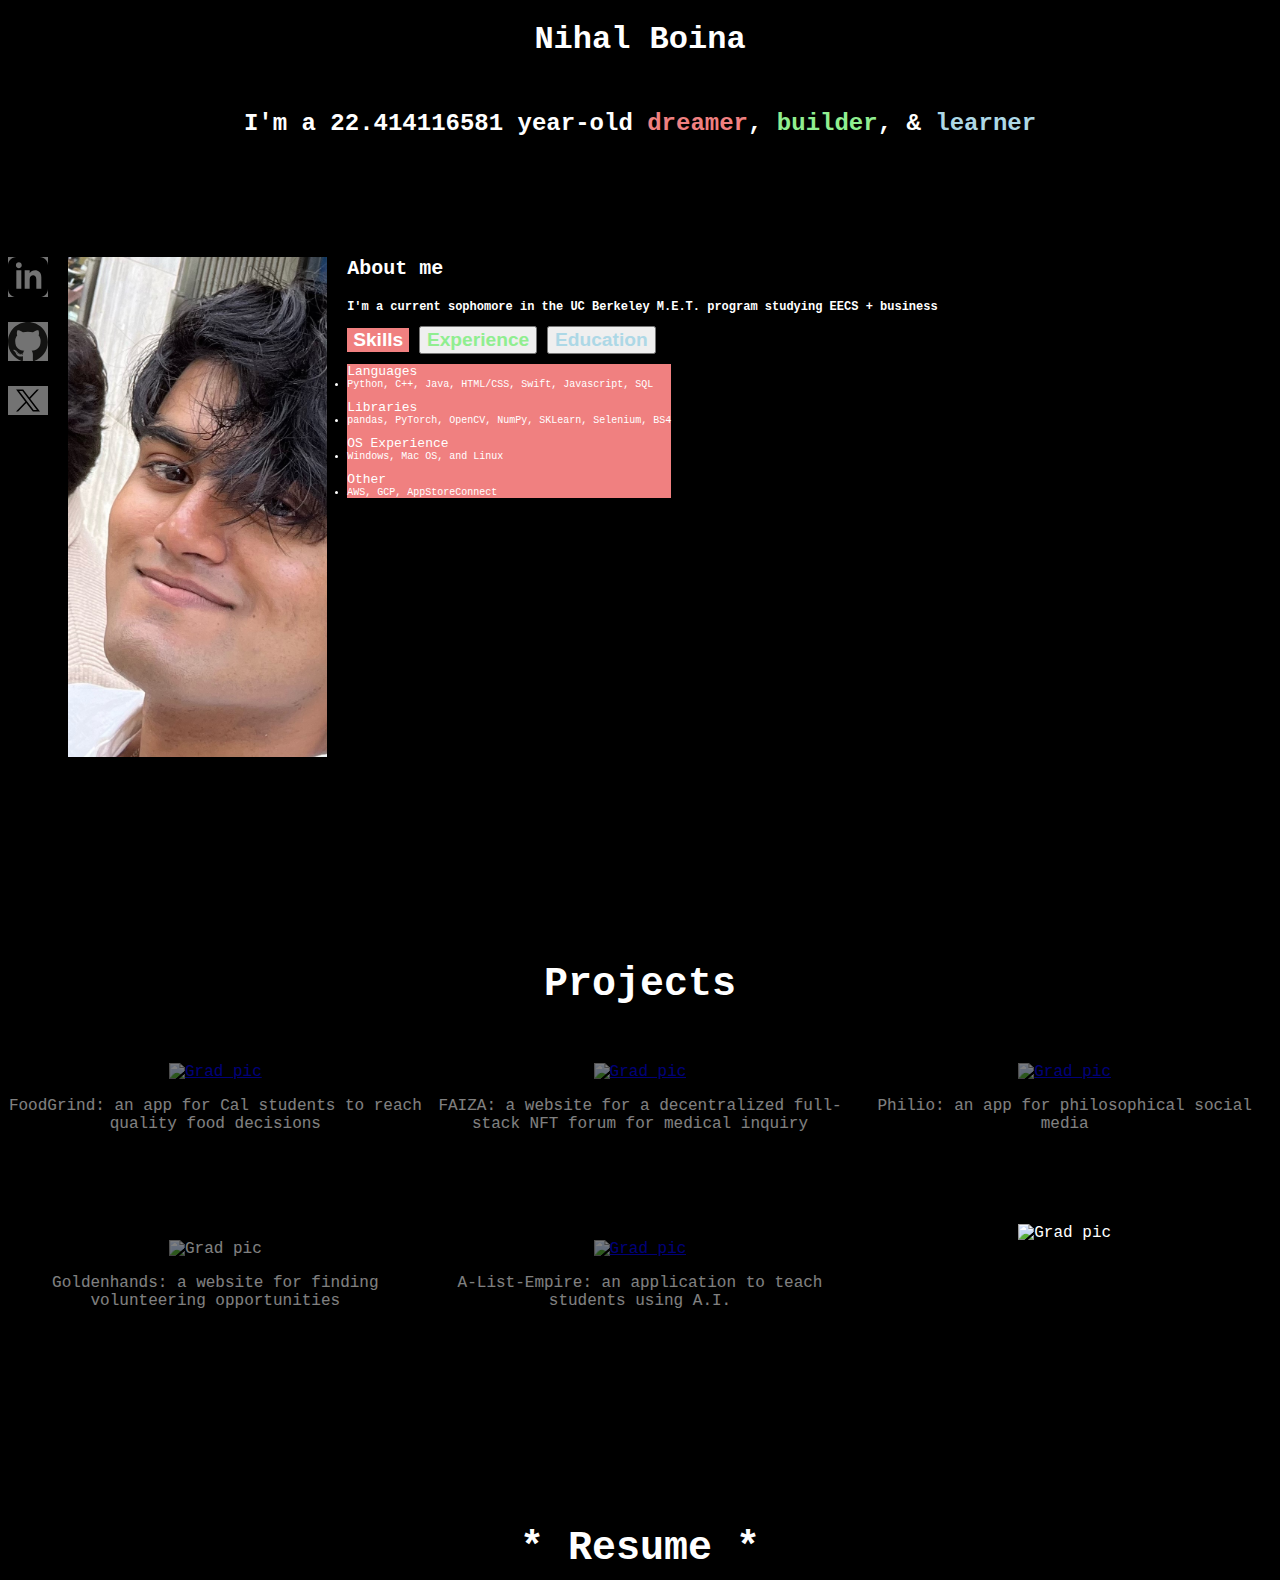
==== index.html @ 6ebc7ff6 "bruh" ====
<!DOCTYPE html>


<!-- WRITE html code to add frame -->

<html>
  <head>
    <title>Nihal's Website</title>
    <link rel="stylesheet" href="styles.css">
    <link rel="icon" type="image/x-icon" href="./favicon/favicon.ico">
    <script type="text/javascript">
      function display_c() {
        var refresh = 100; // Refresh rate in milli seconds
        mytime = setTimeout('display_ct()', refresh)
      }
      var age, daysBetweenDates;


      daysBetweenDates = function (d1, d2) {
        var oneDay = 24 * 60 * 60 * 1000;
        var diffDays = (d2 - Date.parse(d1)) / oneDay;
        // console.log(diffDays)
        return diffDays;
      };

      function display_ct() {
        var x = (daysBetweenDates('Mar 2, 2004 06:54:00', new Date()) / 365).toString().substring(0, 12);
        document.getElementById('ct').innerHTML = x;
        display_c();
      }
    </script>
  </head>
  <body class="bg-dyn" style="text-align:center">
    <h1 style="color:white; font-size: 200%; font-weight:bolder;">
      Nihal Boina
    </h1>
    <h2 style="color:white;padding-top: 30px;">
      I'm a
      <body onload=display_ct();>
        <span id='ct'></span>
      </body>
      year-old
      <a class="hover-highlight-animation-1" href="./dreams.html">dreamer</a>,
      <a class="hover-highlight-animation-2" href="#Projects">builder</a>, &
      <a class="hover-highlight-animation-3" href="./learnings.html">learner</a>
    </h2>

    
    
    <div style="
        margin-top: 100px;
        margin-bottom: 100px;
        display: flex; 
        flex-direction: row;
        color:white;
      ">
      
        <div style="padding-right: 20px;">
          <div style="flex-direction: column;">
            <div style="flex: 1;" >
              <a href = "https://www.linkedin.com/in/nihalboina/">
                <img src="./images/icons/new_link.svg" alt="My Happy SVG" class="hover-highlight-animation-img"
                  style="width: 40px; margin-top: 20px;" />
              </a>
            </div>
            <div style="flex: 1;" >
              <a href = "https://github.com/nihalboina">
                <img src="./images/icons/github.svg" alt="My Happy SVG" class="hover-highlight-animation-img"
                  style="width: 40px; margin-top: 20px;" />
              </a>
              
            </div>
            <div style="flex: 1;">
              <a href="https://github.com/nihalboina">
                <img src="./images/icons/X.svg" alt="My Happy SVG" class="hover-highlight-animation-img"
                  style="width: 40px; margin-top: 20px;" />
              </a>
            </div>
          </div>
        </div>

        <div>
          <img src="./images/pfps/spain.jpeg" alt="Grad pic" style="height: 500px; margin-top: 20px;">       
        </div>
        
        
        <div style="flex: 1; text-align: left; margin-left: 20px;">
          <p style="font-size: 20px; font-weight: bolder;">About me</p>
          <p style="font-size: 12px; font-weight: bold;">I'm a current sophomore in the UC Berkeley M.E.T. program studying EECS + business</p>
          <!-- <p style="flex: 1;"> -->
          <div style="display:flex; flex-direction: row;">
            <div id="container">
              <div class = "buttons">
                <!-- <div class = "button-skl"> -->
                  <button class="hover-highlight-animation-1" style="font-size: larger;font-weight:bold;background-color:lightcoral;color:white;text-decoration:none;border:none;">
                    <a onclick="
                      const buttonelem = document.querySelector('.s-e-e');
                      buttonelem.innerHTML = skills;
                      const all_buttons = document.querySelector('.buttons');
                      all_buttons.innerHTML = all_buttons.innerHTML.toString().replace(activestyle1,regstyle);
                      all_buttons.innerHTML = all_buttons.innerHTML.toString().replace(activestyle2,regstyle);
                      all_buttons.innerHTML = all_buttons.innerHTML.toString().replace(activestyle3,regstyle);
                      all_buttons.innerHTML = all_buttons.innerHTML.toString().replace(regstyle,activestyle1);

                      ">Skills
                    </a>
                  </button>
                <!-- </div> -->
                
                <button class="hover-highlight-animation-2" style="font-size: larger;font-weight:bold;">
                  <a onclick="
                        const buttonelem = document.querySelector('.s-e-e');
                        buttonelem.innerHTML = exp;
                        const all_buttons = document.querySelector('.buttons');
                        all_buttons.innerHTML = all_buttons.innerHTML.toString().replace(activestyle1,regstyle);
                        all_buttons.innerHTML = all_buttons.innerHTML.toString().replace(activestyle2,regstyle);
                        all_buttons.innerHTML = all_buttons.innerHTML.toString().replace(activestyle3,regstyle);
                        all_buttons.innerHTML = all_buttons.innerHTML.toString().replace(regstyle,activestyle1);
                        all_buttons.innerHTML = all_buttons.innerHTML.toString().replace(regstyle,activestyle2);
                        all_buttons.innerHTML = all_buttons.innerHTML.toString().replace(activestyle1,regstyle);
                        
                        " >Experience
                        
                  </a>
                </button>
                <button class="hover-highlight-animation-3" style="font-size: larger;font-weight:bold;">
                  <a onclick="
                        const buttonelem = document.querySelector('.s-e-e');
                        buttonelem.innerHTML = education;
                        const all_buttons = document.querySelector('.buttons');
                        all_buttons.innerHTML = all_buttons.innerHTML.toString().replace(activestyle1,regstyle);
                        all_buttons.innerHTML = all_buttons.innerHTML.toString().replace(activestyle2,regstyle);
                        all_buttons.innerHTML = all_buttons.innerHTML.toString().replace(activestyle3,regstyle);
                        all_buttons.innerHTML = all_buttons.innerHTML.toString().replace(regstyle,activestyle1);
                        all_buttons.innerHTML = all_buttons.innerHTML.toString().replace(regstyle,activestyle2);
                        all_buttons.innerHTML = all_buttons.innerHTML.toString().replace(regstyle,activestyle3);
                        all_buttons.innerHTML = all_buttons.innerHTML.toString().replace(activestyle1,regstyle);
                        all_buttons.innerHTML = all_buttons.innerHTML.toString().replace(activestyle2,regstyle);

                        ">Education
                  </a>
                </button>
              </div>
              
              <div style = "color: white; background-color: lightcoral; font-size: 13px; margin-top: 10px;" class = "s-e-e">
                <a>
                  Languages
                </a>
                <div style="font-size: 10px;">
                  <li>
                    Python, C++, Java, HTML/CSS, Swift, Javascript, SQL
                  </li>
                </div>
                <div style="margin-top: 10px;">
                  <a>
                    Libraries
                  </a>
                </div>
                <div style="font-size: 10px;">
                  <li>
                    pandas, PyTorch, OpenCV, NumPy, SKLearn, Selenium, BS4
                  </li>
                </div>
                <div style="margin-top: 10px;">
                  <a>
                    OS Experience
                  </a>
                </div>
                <div style="font-size: 10px;">
                  <li>
                    Windows, Mac OS, and Linux
                  </li>
                </div>
                <div style="margin-top: 10px;">
                  <a>
                    Other
                  </a>
                </div>
                
                <div style="font-size: 10px;">
                  <li>
                    AWS, GCP, AppStoreConnect
                  </li>
                </div>
             </div>
           </div>
          
          </div>
        </div>
      </div>

    <div style="margin-top: 200px; color:white; align-items: center;" id = "Projects">
      <h style="font-size: 40px; font-weight: bolder;">Projects</h>
    </div>
    <div style="
            margin-top: 10px;
            display: flex; 
            flex-direction: column;
            color:white;
          ">
          <div style="
                      margin-top: 10px;
                      display: flex; 
                      flex-direction: row;
                      color:white;
                    ">
            <div class = "hover-opac" style="margin-top:20px; flex:1; padding-right: 10px;">
              <p><a href="https://apps.apple.com/in/app/foodgrind/id1664938134"><img src="./images/projects/foodgrind.webp" alt="Grad pic" style="width: 350 px; height: 350px;"></a>
              <p>FoodGrind: an app for Cal students to reach quality food decisions</p>
            </div>
            <div class = "hover-opac" style="margin-top:20px; flex:1; padding-right: 10px;">
              <p><a href="https://devpost.com/software/faiza"><img src="./images/projects/Faiza.png" alt="Grad pic" style="width: 350 px; height: 350px;"></a>
              <p>FAIZA: a website for a decentralized full-stack NFT forum for medical inquiry</p>
            </div>
            <div class = "hover-opac" style="margin-top:20px; flex:1">
              <p><a href="https://www.loudounnow.com/2021/11/05/two-teens-develop-app-to-improve-mental-health/"><img src="./images/projects/philio.jpeg" alt="Grad pic" style="width: 350 px; height: 350px;"></a>
              <p>Philio: an app for philosophical social media</p>
            </div>
          </div>

          <div style="
                                margin-top: 75px;
                                display: flex; 
                                flex-direction: row;
                                color:white;
                              ">
            
            
            <div class="hover-opac" style="flex:1; padding-right: 10px;">
              <p><a><img src="./images/projects/goldenhands.png" alt="Grad pic" style="width: 350 px; height: 350px;"></a>
              <p>Goldenhands: a website for finding volunteering opportunities</p>
            </div>
            <div class="hover-opac" style="flex:1; padding-right: 10px;">
              <p><a
                  href="https://www.myedmaster.com/wp-content/uploads/2021/06/MEM-machine-learning-video.mp4?feature=oembed&autoplay=1"><img
                    src="./images/projects/a-list-empire.webp" alt="Grad pic" style="width: 350 px; height: 350px;"></a>
              <p>A-List-Empire: an application to teach students using A.I.</p>
            </div>
            <div style="flex:1">
              <img src="./images/projects/black.png" alt="Grad pic" style="width: 350 px; height: 350px;">
            </div>
          </div>
    </div>

    <div style="margin-top: 200px; color:white;">
      <a class = "hover-highlight-animation-5" style="font-size: 40px; font-weight: bolder; color:white;" href="./files/NihalBoina_2025.pdf">* Resume *</a>
    </div>
    </div>
    <script>
      var skills = 
        '<div style = "color: white; background-color: lightcoral; font-size: 13px; margin-top: 10px;" class = "s-e-e">\
            <a>\
            Languages\
                </a >\
                <div style="font-size: 10px;">\
                  <li>\
                    Python, C++, Java, HTML/CSS, Swift, Javascript, SQL\
                  </li>\
                </div>\
                <div style="margin-top: 10px;">\
                  <a>\
                    Libraries\
                  </a>\
                </div>\
                <div style="font-size: 10px;">\
                  <li>\
                    pandas, PyTorch, OpenCV, NumPy, SKLearn, Selenium, BS4\
                  </li>\
                </div>\
                <div style="margin-top: 10px;">\
                  <a>\
                    OS Experience\
                  </a>\
                </div>\
                <div style="font-size: 10px;">\
                  <li>\
                    Windows, Mac OS, and Linux\
                  </li>\
                </div>\
                <div style="margin-top: 10px;">\
                  <a>\
                    Other\
                  </a>\
                </div>\
                <div style="font-size: 10px;">\
                  <li>\
                    AWS, GCP, AppStoreConnect\
                  </li>\
                </div>\
              </div >';
      var exp = '<div style = "color: white; background-color: lightgreen; font-size: 13px; margin-top: 10px;" class = "s-e-e">\
                <a>\
                  Rimble\
                </a>\
                <div style="font-size: 10px;">\
                  <li>\
                    Machine Learning Intern - Aug. 2023\
                  </li>\
                </div>\
                <div style="margin-top: 10px;">\
                  <a>\
                    A-List-Empire\
                  </a>\
                </div>\
                <div style="font-size: 10px;">\
                  <li>\
                    Machine Learning Architect - Aug. 2022\
                  </li>\
                </div>\
                <div style="margin-top: 10px;">\
                  <a>\
                    MyEdMaster\
                  </a>\
                </div>\
                <div style="font-size: 10px;">\
                  <li>\
                    Machine Learning Lead - Aug. 2021\
                  </li>\
                </div>\
              </div>\
            </div >';
      var education = '<div style = "color: white; background-color: lightblue; font-size: 13px; margin-top: 10px;" class = "s-e-e">\
             <div style="margin-top: 10px;">\
                <a>\
                University of California, Berkeley\
                </a>\
              </div>\
              <div style="font-size: 10px;">\
                <li>\
                  August 2022 - Current\
                </li>\
              </div>\
              <div style="margin-top: 10px;">\
                <a>\
                  Loudoun Academy of Science\
                </a>\
              </div>\
              <div style="font-size: 10px;">\
                <li>\
                  August 2018 - May 2022\
                </li>\
              </div>\
            </div >';
      var regstyle = '"font-size: larger;font-weight:bold;"';
      var activestyle1 = '"font-size: larger;font-weight:bold;background-color:lightcoral;color:white;text-decoration:none;border:none;"';
      var activestyle2 = '"font-size: larger;font-weight:bold;background-color:lightgreen;color:white;text-decoration:none;border-width:0px,border-radius:2px;border:none;"';
      var activestyle3 = '"font-size: larger;font-weight:bold;background-color:lightblue;color:white;text-decoration:none;border-width:0px,border-radius:2px;border:none;"';
    </script>
  </body>
</html>
---- styles.css ----
* .bg-dyn {
  background-color: black;
  background-size: 400% 400%;
  height: 100vh;
  font-family: "Inconsolata", monospace;
}
.header {
  margin-top: 0px;
  color: white;
}

.hover-highlight-animation-1 {
  color: lightcoral;
  text-decoration: none;
  transition: background-color 0.15s, color 0.15s;
}

.hover-highlight-animation-1:hover {
  background-color: lightcoral;
  color: white;
  text-decoration: none;
  border-width: 0px;
  border-radius: 2px;
}

.hover-highlight-animation-2 {
  color: lightgreen;
  text-decoration: none;
  transition: background-color 0.15s, color 0.15s;
}

.hover-highlight-animation-2:hover {
  color: white;
  text-decoration: none;
  background-color: lightgreen;
  border-width: 0px;
  border-radius: 2px;
}

.hover-highlight-animation-3 {
  color: lightblue;
  text-decoration: none;
  transition: background-color 0.15s, color 0.15s;
}

.hover-highlight-animation-3:hover {
  color: white;
  text-decoration: none;
  background-color: lightblue;
  border-width: 0px;
  border-radius: 2px;
}

.hover-highlight-animation-4 {
  color: lightseagreen;
  text-decoration: none;
  transition: background-color 0.15s, color 0.15s;
}

.hover-highlight-animation-4:hover {
  color: white;
  text-decoration: none;
  background-color: lightseagreen;
}

.hover-highlight-animation-5 {
  color: indigo;
  text-decoration: none;
  transition: background-color 0.15s, color 0.15s;
}

.hover-highlight-animation-5:hover {
  color: white;
  text-decoration: none;
  background-color: indigo;
}

.hover-highlight-animation-img {
  background-color: gray;
  opacity: 0.90;
  text-decoration: none;
  transition: background-color 0.15s, opacity 0.15s;
}

.hover-highlight-animation-img:hover {
  text-decoration: none;
  background-color: whitesmoke;
  opacity: 1;
}

.web-link {
  color: lightblue;
  text-decoration: none;
  transition: background-color 0.15s, color 0.15s;
}

.web-link:hover {
  color: black;
  text-decoration: none;
  background-color: lightblue;
}

* .hover-underline-animation {
  display: inline-block;
  position: relative;
  cursor: pointer;
}

.hover-underline-animation:after {
  content: "";
  position: absolute;
  width: 100%;
  transform: scaleX(0);
  height: 2px;
  bottom: 0;
  left: 0;
  background-color: #0087ca;
  transform-origin: bottom middle;
  transition: transform 0.25s ease-out;
}

.hover-underline-animation:hover:after {
  transform: scaleX(1);
  transform-origin: bottom middle;
}

.hover-underline-animation:active {
}

.hover-opac {
  opacity: 0.5;
  cursor: pointer;
  transition: opacity 0.25s;
}

.hover-opac:hover {
  opacity: 1;
}

/* Hide the checkbox */
#toggle {
  display: none;
}
#toggle1 {
  display: none;
}
#toggle2 {
  display: none;
}

/* Styling for the clickable label */
#clickableText {
  cursor: pointer;
  color: red;
  /* Additional styling as needed */
}

/* Initially hide the content */
#hiddenText {
  display: none;
  color: blue;
  /* Additional styling as needed */
}

/* Display content when checkbox is checked */
#toggle:checked + #clickableText + #hiddenText {
  display: block;
}

#toggle1:checked + #clickableText + #hiddenText {
  display: block;
}

#toggle2:checked + #clickableText + #hiddenText {
  display: block;
}
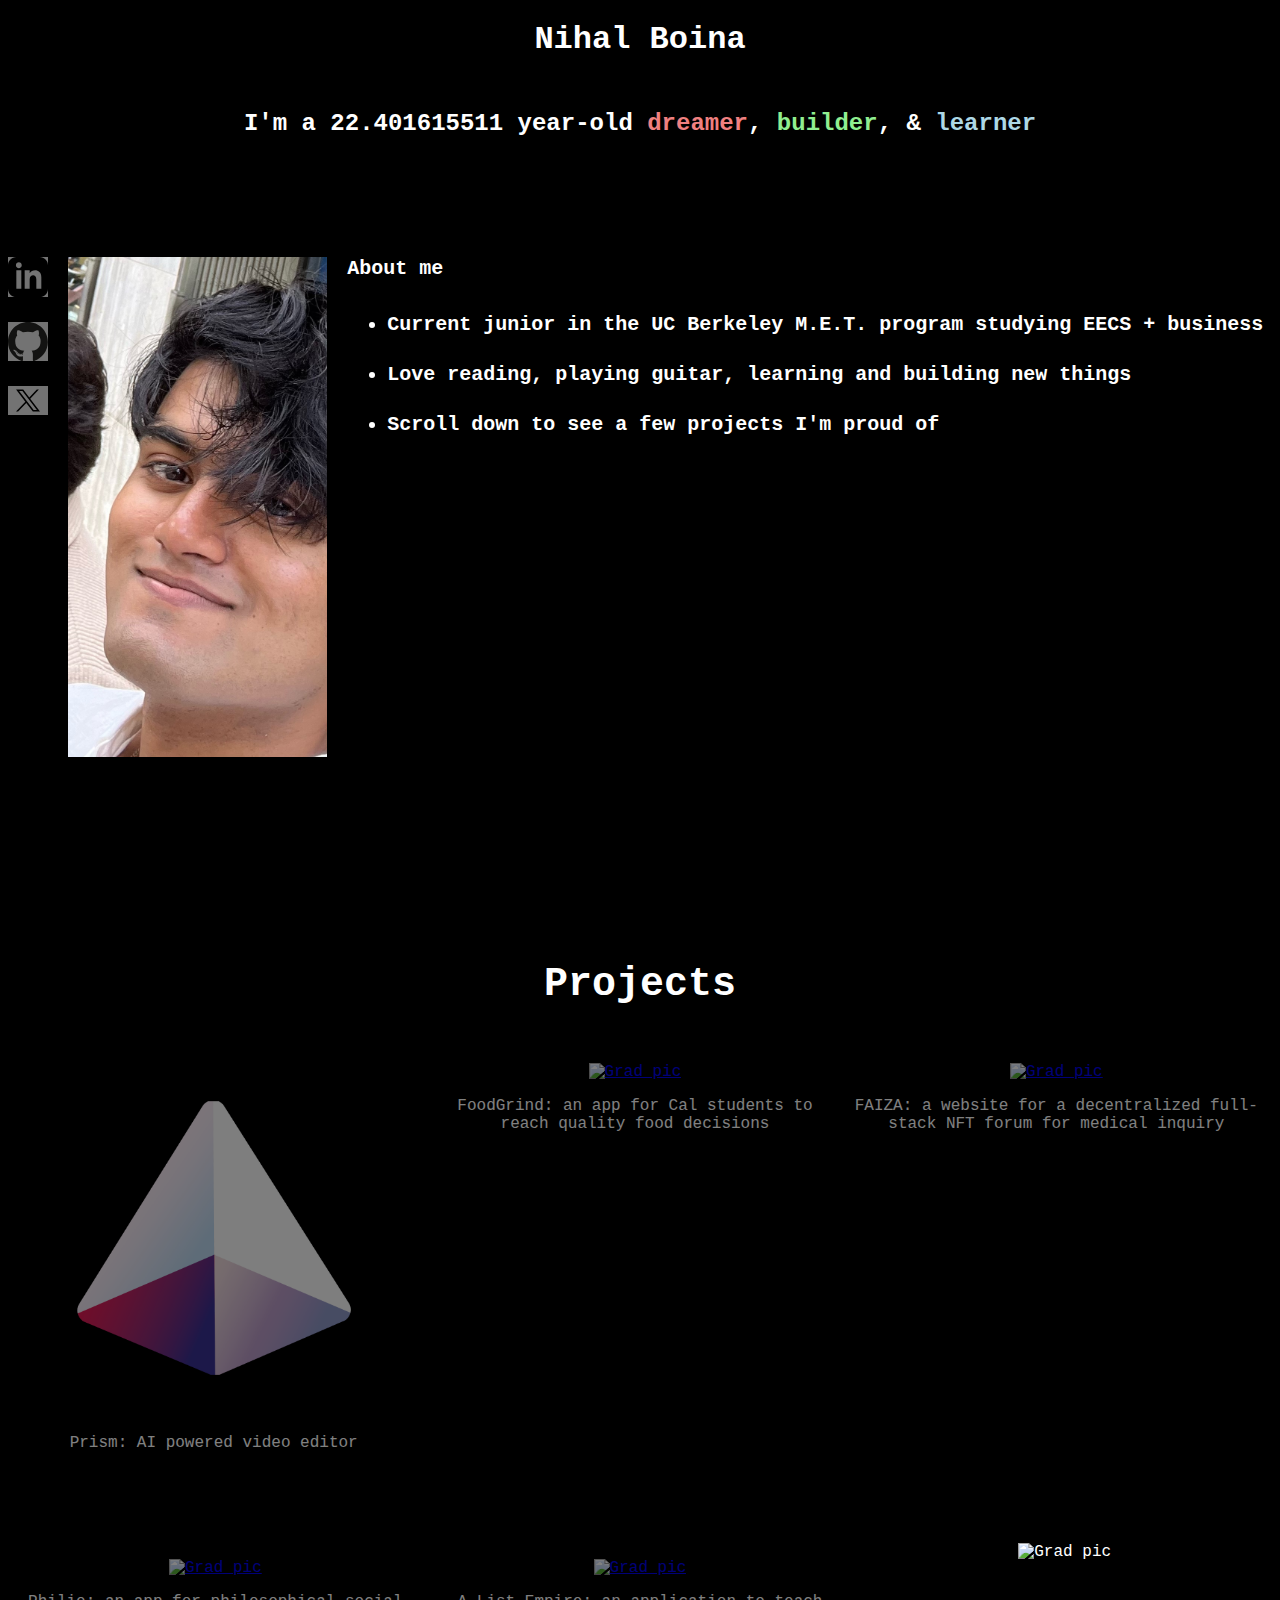
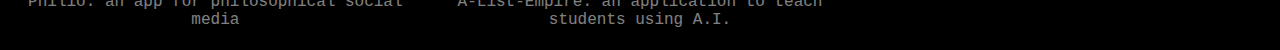
==== commit 0fa7da1d: "last website push ever" ====
--- a/index.html
+++ b/index.html
@@ -4,251 +4,188 @@
 <!-- WRITE html code to add frame -->
 
 <html>
-  <head>
-    <title>Nihal's Website</title>
-    <link rel="stylesheet" href="styles.css">
-    <link rel="icon" type="image/x-icon" href="./favicon/favicon.ico">
-    <script type="text/javascript">
-      function display_c() {
-        var refresh = 100; // Refresh rate in milli seconds
-        mytime = setTimeout('display_ct()', refresh)
+
+<head>
+  <title>Nihal's Website</title>
+  <link rel="stylesheet" href="styles.css">
+  <link rel="icon" type="image/x-icon" href="./favicon/favicon.ico">
+  <script type="text/javascript">
+    function display_c() {
+      var refresh = 100; // Refresh rate in milli seconds
+      mytime = setTimeout('display_ct()', refresh)
+    }
+    var age, daysBetweenDates;
+
+
+    daysBetweenDates = function (d1, d2) {
+      var oneDay = 24 * 60 * 60 * 1000;
+      var diffDays = (d2 - Date.parse(d1)) / oneDay;
+      // console.log(diffDays)
+      return diffDays;
+    };
+
+    function display_ct() {
+      var today = new Date();
+      var birthday = new Date('2004-03-02T06:54:00');
+      var age = today.getFullYear() - birthday.getFullYear();
+
+      // Adjust age if birthday hasn't occurred this year yet
+      if (today.getMonth() < birthday.getMonth() ||
+        (today.getMonth() === birthday.getMonth() && today.getDate() < birthday.getDate())) {
+        age--;
       }
-      var age, daysBetweenDates;
-
-
-      daysBetweenDates = function (d1, d2) {
-        var oneDay = 24 * 60 * 60 * 1000;
-        var diffDays = (d2 - Date.parse(d1)) / oneDay;
-        // console.log(diffDays)
-        return diffDays;
-      };
-
-      function display_ct() {
-        var x = (daysBetweenDates('Mar 2, 2004 06:54:00', new Date()) / 365).toString().substring(0, 12);
-        document.getElementById('ct').innerHTML = x;
-        display_c();
+
+      // Add decimal portion based on progress through the year
+      var nextBirthday = new Date(today.getFullYear(), birthday.getMonth(), birthday.getDate());
+      if (nextBirthday < today) {
+        nextBirthday.setFullYear(nextBirthday.getFullYear() + 1);
       }
-    </script>
-  </head>
-  <body class="bg-dyn" style="text-align:center">
-    <h1 style="color:white; font-size: 200%; font-weight:bolder;">
-      Nihal Boina
-    </h1>
-    <h2 style="color:white;padding-top: 30px;">
-      I'm a
-      <body onload=display_ct();>
-        <span id='ct'></span>
-      </body>
-      year-old
-      <a class="hover-highlight-animation-1" href="./dreams.html">dreamer</a>,
-      <a class="hover-highlight-animation-2" href="#Projects">builder</a>, &
-      <a class="hover-highlight-animation-3" href="./learnings.html">learner</a>
-    </h2>
-
-    
-    
-    <div style="
+      var yearProgress = 1 - (nextBirthday - today) / (365.25 * 24 * 60 * 60 * 1000);
+      var preciseAge = age + yearProgress;
+
+      document.getElementById('ct').innerHTML = preciseAge.toString().substring(0, 12);
+      display_c();
+    }
+  </script>
+</head>
+
+<body class="bg-dyn" style="text-align:center">
+  <h1 style="color:white; font-size: 200%; font-weight:bolder;">
+    Nihal Boina
+  </h1>
+  <h2 style="color:white;padding-top: 30px;">
+    I'm a
+
+    <body onload=display_ct();>
+      <span id='ct'></span>
+    </body>
+    year-old
+    <a class="hover-highlight-animation-1" href="./dreams.html">dreamer</a>,
+    <a class="hover-highlight-animation-2" href="#Projects">builder</a>, &
+    <a class="hover-highlight-animation-3" href="./learnings.html">learner</a>
+  </h2>
+
+
+
+  <div style="
         margin-top: 100px;
         margin-bottom: 100px;
         display: flex; 
         flex-direction: row;
         color:white;
       ">
-      
-        <div style="padding-right: 20px;">
-          <div style="flex-direction: column;">
-            <div style="flex: 1;" >
-              <a href = "https://www.linkedin.com/in/nihalboina/">
-                <img src="./images/icons/new_link.svg" alt="My Happy SVG" class="hover-highlight-animation-img"
-                  style="width: 40px; margin-top: 20px;" />
-              </a>
-            </div>
-            <div style="flex: 1;" >
-              <a href = "https://github.com/nihalboina">
-                <img src="./images/icons/github.svg" alt="My Happy SVG" class="hover-highlight-animation-img"
-                  style="width: 40px; margin-top: 20px;" />
-              </a>
-              
-            </div>
-            <div style="flex: 1;">
-              <a href="https://github.com/nihalboina">
-                <img src="./images/icons/X.svg" alt="My Happy SVG" class="hover-highlight-animation-img"
-                  style="width: 40px; margin-top: 20px;" />
-              </a>
-            </div>
-          </div>
+
+    <div style="padding-right: 20px;">
+      <div style="flex-direction: column;">
+        <div style="flex: 1;">
+          <a href="https://www.linkedin.com/in/nihalboina/">
+            <img src="./images/icons/new_link.svg" alt="My Happy SVG" class="hover-highlight-animation-img"
+              style="width: 40px; margin-top: 20px;" />
+          </a>
         </div>
-
-        <div>
-          <img src="./images/pfps/spain.jpeg" alt="Grad pic" style="height: 500px; margin-top: 20px;">       
+        <div style="flex: 1;">
+          <a href="https://github.com/nihalboina">
+            <img src="./images/icons/github.svg" alt="My Happy SVG" class="hover-highlight-animation-img"
+              style="width: 40px; margin-top: 20px;" />
+          </a>
+
         </div>
-        
-        
-        <div style="flex: 1; text-align: left; margin-left: 20px;">
-          <p style="font-size: 20px; font-weight: bolder;">About me</p>
-          <p style="font-size: 12px; font-weight: bold;">I'm a current sophomore in the UC Berkeley M.E.T. program studying EECS + business</p>
-          <!-- <p style="flex: 1;"> -->
-          <div style="display:flex; flex-direction: row;">
-            <div id="container">
-              <div class = "buttons">
-                <!-- <div class = "button-skl"> -->
-                  <button class="hover-highlight-animation-1" style="font-size: larger;font-weight:bold;background-color:lightcoral;color:white;text-decoration:none;border:none;">
-                    <a onclick="
-                      const buttonelem = document.querySelector('.s-e-e');
-                      buttonelem.innerHTML = skills;
-                      const all_buttons = document.querySelector('.buttons');
-                      all_buttons.innerHTML = all_buttons.innerHTML.toString().replace(activestyle1,regstyle);
-                      all_buttons.innerHTML = all_buttons.innerHTML.toString().replace(activestyle2,regstyle);
-                      all_buttons.innerHTML = all_buttons.innerHTML.toString().replace(activestyle3,regstyle);
-                      all_buttons.innerHTML = all_buttons.innerHTML.toString().replace(regstyle,activestyle1);
-
-                      ">Skills
-                    </a>
-                  </button>
-                <!-- </div> -->
-                
-                <button class="hover-highlight-animation-2" style="font-size: larger;font-weight:bold;">
-                  <a onclick="
-                        const buttonelem = document.querySelector('.s-e-e');
-                        buttonelem.innerHTML = exp;
-                        const all_buttons = document.querySelector('.buttons');
-                        all_buttons.innerHTML = all_buttons.innerHTML.toString().replace(activestyle1,regstyle);
-                        all_buttons.innerHTML = all_buttons.innerHTML.toString().replace(activestyle2,regstyle);
-                        all_buttons.innerHTML = all_buttons.innerHTML.toString().replace(activestyle3,regstyle);
-                        all_buttons.innerHTML = all_buttons.innerHTML.toString().replace(regstyle,activestyle1);
-                        all_buttons.innerHTML = all_buttons.innerHTML.toString().replace(regstyle,activestyle2);
-                        all_buttons.innerHTML = all_buttons.innerHTML.toString().replace(activestyle1,regstyle);
-                        
-                        " >Experience
-                        
-                  </a>
-                </button>
-                <button class="hover-highlight-animation-3" style="font-size: larger;font-weight:bold;">
-                  <a onclick="
-                        const buttonelem = document.querySelector('.s-e-e');
-                        buttonelem.innerHTML = education;
-                        const all_buttons = document.querySelector('.buttons');
-                        all_buttons.innerHTML = all_buttons.innerHTML.toString().replace(activestyle1,regstyle);
-                        all_buttons.innerHTML = all_buttons.innerHTML.toString().replace(activestyle2,regstyle);
-                        all_buttons.innerHTML = all_buttons.innerHTML.toString().replace(activestyle3,regstyle);
-                        all_buttons.innerHTML = all_buttons.innerHTML.toString().replace(regstyle,activestyle1);
-                        all_buttons.innerHTML = all_buttons.innerHTML.toString().replace(regstyle,activestyle2);
-                        all_buttons.innerHTML = all_buttons.innerHTML.toString().replace(regstyle,activestyle3);
-                        all_buttons.innerHTML = all_buttons.innerHTML.toString().replace(activestyle1,regstyle);
-                        all_buttons.innerHTML = all_buttons.innerHTML.toString().replace(activestyle2,regstyle);
-
-                        ">Education
-                  </a>
-                </button>
-              </div>
-              
-              <div style = "color: white; background-color: lightcoral; font-size: 13px; margin-top: 10px;" class = "s-e-e">
-                <a>
-                  Languages
-                </a>
-                <div style="font-size: 10px;">
-                  <li>
-                    Python, C++, Java, HTML/CSS, Swift, Javascript, SQL
-                  </li>
-                </div>
-                <div style="margin-top: 10px;">
-                  <a>
-                    Libraries
-                  </a>
-                </div>
-                <div style="font-size: 10px;">
-                  <li>
-                    pandas, PyTorch, OpenCV, NumPy, SKLearn, Selenium, BS4
-                  </li>
-                </div>
-                <div style="margin-top: 10px;">
-                  <a>
-                    OS Experience
-                  </a>
-                </div>
-                <div style="font-size: 10px;">
-                  <li>
-                    Windows, Mac OS, and Linux
-                  </li>
-                </div>
-                <div style="margin-top: 10px;">
-                  <a>
-                    Other
-                  </a>
-                </div>
-                
-                <div style="font-size: 10px;">
-                  <li>
-                    AWS, GCP, AppStoreConnect
-                  </li>
-                </div>
-             </div>
-           </div>
-          
-          </div>
+        <div style="flex: 1;">
+          <a href="https://github.com/nihalboina">
+            <img src="./images/icons/X.svg" alt="My Happy SVG" class="hover-highlight-animation-img"
+              style="width: 40px; margin-top: 20px;" />
+          </a>
         </div>
       </div>
-
-    <div style="margin-top: 200px; color:white; align-items: center;" id = "Projects">
-      <h style="font-size: 40px; font-weight: bolder;">Projects</h>
-    </div>
-    <div style="
+    </div>
+
+    <div>
+      <img src="./images/pfps/spain.jpeg" alt="Grad pic" style="height: 500px; margin-top: 20px;">
+    </div>
+
+
+    <div style="flex: 1; text-align: left; margin-left: 20px;">
+      <p style="font-size: 20px; font-weight: bolder;">About me</p>
+      <ul style="font-size: 20px; font-weight: bold; list-style-type: disc; line-height: 2.5;">
+        <li>Current junior in the UC Berkeley M.E.T. program studying EECS + business</li>
+        <li>Love reading, playing guitar, learning and building new things</li>
+        <li>Scroll down to see a few projects I'm proud of</li>
+      </ul>
+      <div style="display:flex; flex-direction: row;">
+
+      </div>
+
+    </div>
+  </div>
+  </div>
+
+  <div style="margin-top: 200px; color:white; align-items: center;" id="Projects">
+    <h style="font-size: 40px; font-weight: bolder;">Projects</h>
+  </div>
+  <div style="
             margin-top: 10px;
             display: flex; 
             flex-direction: column;
             color:white;
           ">
-          <div style="
+    <div style="
                       margin-top: 10px;
                       display: flex; 
                       flex-direction: row;
                       color:white;
                     ">
-            <div class = "hover-opac" style="margin-top:20px; flex:1; padding-right: 10px;">
-              <p><a href="https://apps.apple.com/in/app/foodgrind/id1664938134"><img src="./images/projects/foodgrind.webp" alt="Grad pic" style="width: 350 px; height: 350px;"></a>
-              <p>FoodGrind: an app for Cal students to reach quality food decisions</p>
-            </div>
-            <div class = "hover-opac" style="margin-top:20px; flex:1; padding-right: 10px;">
-              <p><a href="https://devpost.com/software/faiza"><img src="./images/projects/Faiza.png" alt="Grad pic" style="width: 350 px; height: 350px;"></a>
-              <p>FAIZA: a website for a decentralized full-stack NFT forum for medical inquiry</p>
-            </div>
-            <div class = "hover-opac" style="margin-top:20px; flex:1">
-              <p><a href="https://www.loudounnow.com/2021/11/05/two-teens-develop-app-to-improve-mental-health/"><img src="./images/projects/philio.jpeg" alt="Grad pic" style="width: 350 px; height: 350px;"></a>
-              <p>Philio: an app for philosophical social media</p>
-            </div>
-          </div>
-
-          <div style="
+      <div class="hover-opac" style="margin-top:20px; flex:1; padding-right: 10px;">
+        <p><a href="https://apps.apple.com/in/app/foodgrind/id1664938134"><img src="./images/projects/prism.png"
+              alt="Grad pic" style="width: 350 px; height: 350px;"></a>
+        <p>Prism: AI powered video editor</p>
+      </div>
+      <div class="hover-opac" style="margin-top:20px; flex:1; padding-right: 10px;">
+        <p><a href="https://apps.apple.com/in/app/foodgrind/id1664938134"><img src="./images/projects/foodgrind.webp"
+              alt="Grad pic" style="width: 350 px; height: 350px;"></a>
+        <p>FoodGrind: an app for Cal students to reach quality food decisions</p>
+      </div>
+      <div class="hover-opac" style="margin-top:20px; flex:1; padding-right: 10px;">
+        <p><a href="https://devpost.com/software/faiza"><img src="./images/projects/Faiza.png" alt="Grad pic"
+              style="width: 350 px; height: 350px;"></a>
+        <p>FAIZA: a website for a decentralized full-stack NFT forum for medical inquiry</p>
+      </div>
+    </div>
+
+    <div style="
                                 margin-top: 75px;
                                 display: flex; 
                                 flex-direction: row;
                                 color:white;
                               ">
-            
-            
-            <div class="hover-opac" style="flex:1; padding-right: 10px;">
-              <p><a><img src="./images/projects/goldenhands.png" alt="Grad pic" style="width: 350 px; height: 350px;"></a>
-              <p>Goldenhands: a website for finding volunteering opportunities</p>
-            </div>
-            <div class="hover-opac" style="flex:1; padding-right: 10px;">
-              <p><a
-                  href="https://www.myedmaster.com/wp-content/uploads/2021/06/MEM-machine-learning-video.mp4?feature=oembed&autoplay=1"><img
-                    src="./images/projects/a-list-empire.webp" alt="Grad pic" style="width: 350 px; height: 350px;"></a>
-              <p>A-List-Empire: an application to teach students using A.I.</p>
-            </div>
-            <div style="flex:1">
-              <img src="./images/projects/black.png" alt="Grad pic" style="width: 350 px; height: 350px;">
-            </div>
-          </div>
-    </div>
-
-    <div style="margin-top: 200px; color:white;">
+
+      <div class="hover-opac" style="flex:1; padding-right: 10px;">
+        <p><a href="https://www.loudounnow.com/2021/11/05/two-teens-develop-app-to-improve-mental-health/"><img
+              src="./images/projects/philio.jpeg" alt="Grad pic" style="width: 350 px; height: 350px;"></a>
+        <p>Philio: an app for philosophical social media</p>
+      </div>
+      <!-- <div class="hover-opac" style="flex:1; padding-right: 10px;">
+        <p><a><img src="./images/projects/goldenhands.png" alt="Grad pic" style="width: 350 px; height: 350px;"></a>
+        <p>Goldenhands: a website for finding volunteering opportunities</p>
+      </div> -->
+      <div class="hover-opac" style="flex:1; padding-right: 10px;">
+        <p><a
+            href="https://www.myedmaster.com/wp-content/uploads/2021/06/MEM-machine-learning-video.mp4?feature=oembed&autoplay=1"><img
+              src="./images/projects/a-list-empire.webp" alt="Grad pic" style="width: 350 px; height: 350px;"></a>
+        <p>A-List-Empire: an application to teach students using A.I.</p>
+      </div>
+      <div style="flex:1">
+        <img src="./images/projects/black.png" alt="Grad pic" style="width: 350 px; height: 350px;">
+      </div>
+    </div>
+  </div>
+
+  <!-- <div style="margin-top: 200px; color:white;">
       <a class = "hover-highlight-animation-5" style="font-size: 40px; font-weight: bolder; color:white;" href="./files/NihalBoina_2025.pdf">* Resume *</a>
-    </div>
-    </div>
-    <script>
-      var skills = 
-        '<div style = "color: white; background-color: lightcoral; font-size: 13px; margin-top: 10px;" class = "s-e-e">\
+    </div> -->
+  </div>
+  <script>
+    var skills =
+      '<div style = "color: white; background-color: lightcoral; font-size: 13px; margin-top: 10px;" class = "s-e-e">\
             <a>\
             Languages\
                 </a >\
@@ -288,7 +225,7 @@
                   </li>\
                 </div>\
               </div >';
-      var exp = '<div style = "color: white; background-color: lightgreen; font-size: 13px; margin-top: 10px;" class = "s-e-e">\
+    var exp = '<div style = "color: white; background-color: lightgreen; font-size: 13px; margin-top: 10px;" class = "s-e-e">\
                 <a>\
                   Rimble\
                 </a>\
@@ -319,7 +256,7 @@
                 </div>\
               </div>\
             </div >';
-      var education = '<div style = "color: white; background-color: lightblue; font-size: 13px; margin-top: 10px;" class = "s-e-e">\
+    var education = '<div style = "color: white; background-color: lightblue; font-size: 13px; margin-top: 10px;" class = "s-e-e">\
              <div style="margin-top: 10px;">\
                 <a>\
                 University of California, Berkeley\
@@ -341,10 +278,11 @@
                 </li>\
               </div>\
             </div >';
-      var regstyle = '"font-size: larger;font-weight:bold;"';
-      var activestyle1 = '"font-size: larger;font-weight:bold;background-color:lightcoral;color:white;text-decoration:none;border:none;"';
-      var activestyle2 = '"font-size: larger;font-weight:bold;background-color:lightgreen;color:white;text-decoration:none;border-width:0px,border-radius:2px;border:none;"';
-      var activestyle3 = '"font-size: larger;font-weight:bold;background-color:lightblue;color:white;text-decoration:none;border-width:0px,border-radius:2px;border:none;"';
-    </script>
-  </body>
+    var regstyle = '"font-size: larger;font-weight:bold;"';
+    var activestyle1 = '"font-size: larger;font-weight:bold;background-color:lightcoral;color:white;text-decoration:none;border:none;"';
+    var activestyle2 = '"font-size: larger;font-weight:bold;background-color:lightgreen;color:white;text-decoration:none;border-width:0px,border-radius:2px;border:none;"';
+    var activestyle3 = '"font-size: larger;font-weight:bold;background-color:lightblue;color:white;text-decoration:none;border-width:0px,border-radius:2px;border:none;"';
+  </script>
+</body>
+
 </html>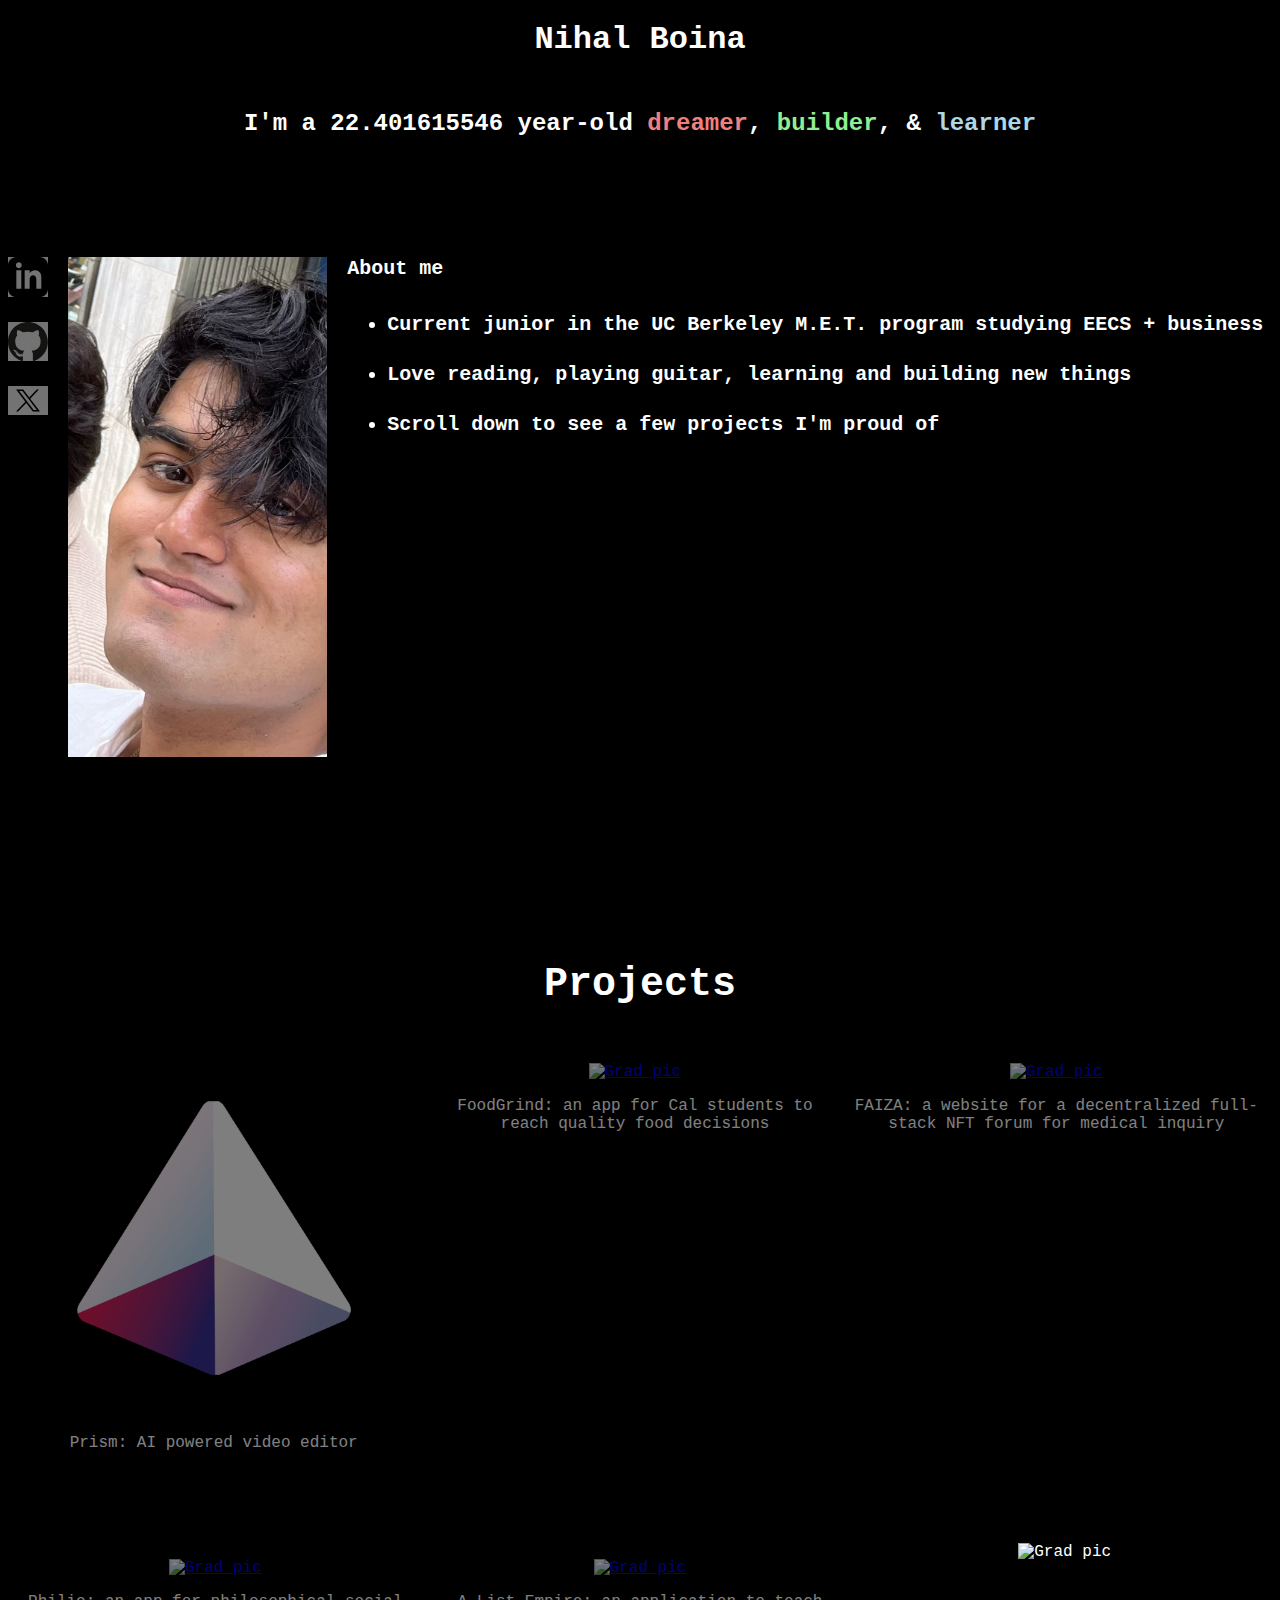
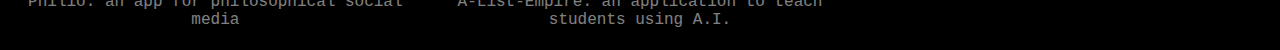
==== commit 321d9f0f: "again" ====
--- a/index.html
+++ b/index.html
@@ -135,8 +135,8 @@
                       color:white;
                     ">
       <div class="hover-opac" style="margin-top:20px; flex:1; padding-right: 10px;">
-        <p><a href="https://apps.apple.com/in/app/foodgrind/id1664938134"><img src="./images/projects/prism.png"
-              alt="Grad pic" style="width: 350 px; height: 350px;"></a>
+        <p><a href="https://prismclips.com/"><img src="./images/projects/prism.png" alt="Grad pic"
+              style="width: 350 px; height: 350px;"></a>
         <p>Prism: AI powered video editor</p>
       </div>
       <div class="hover-opac" style="margin-top:20px; flex:1; padding-right: 10px;">
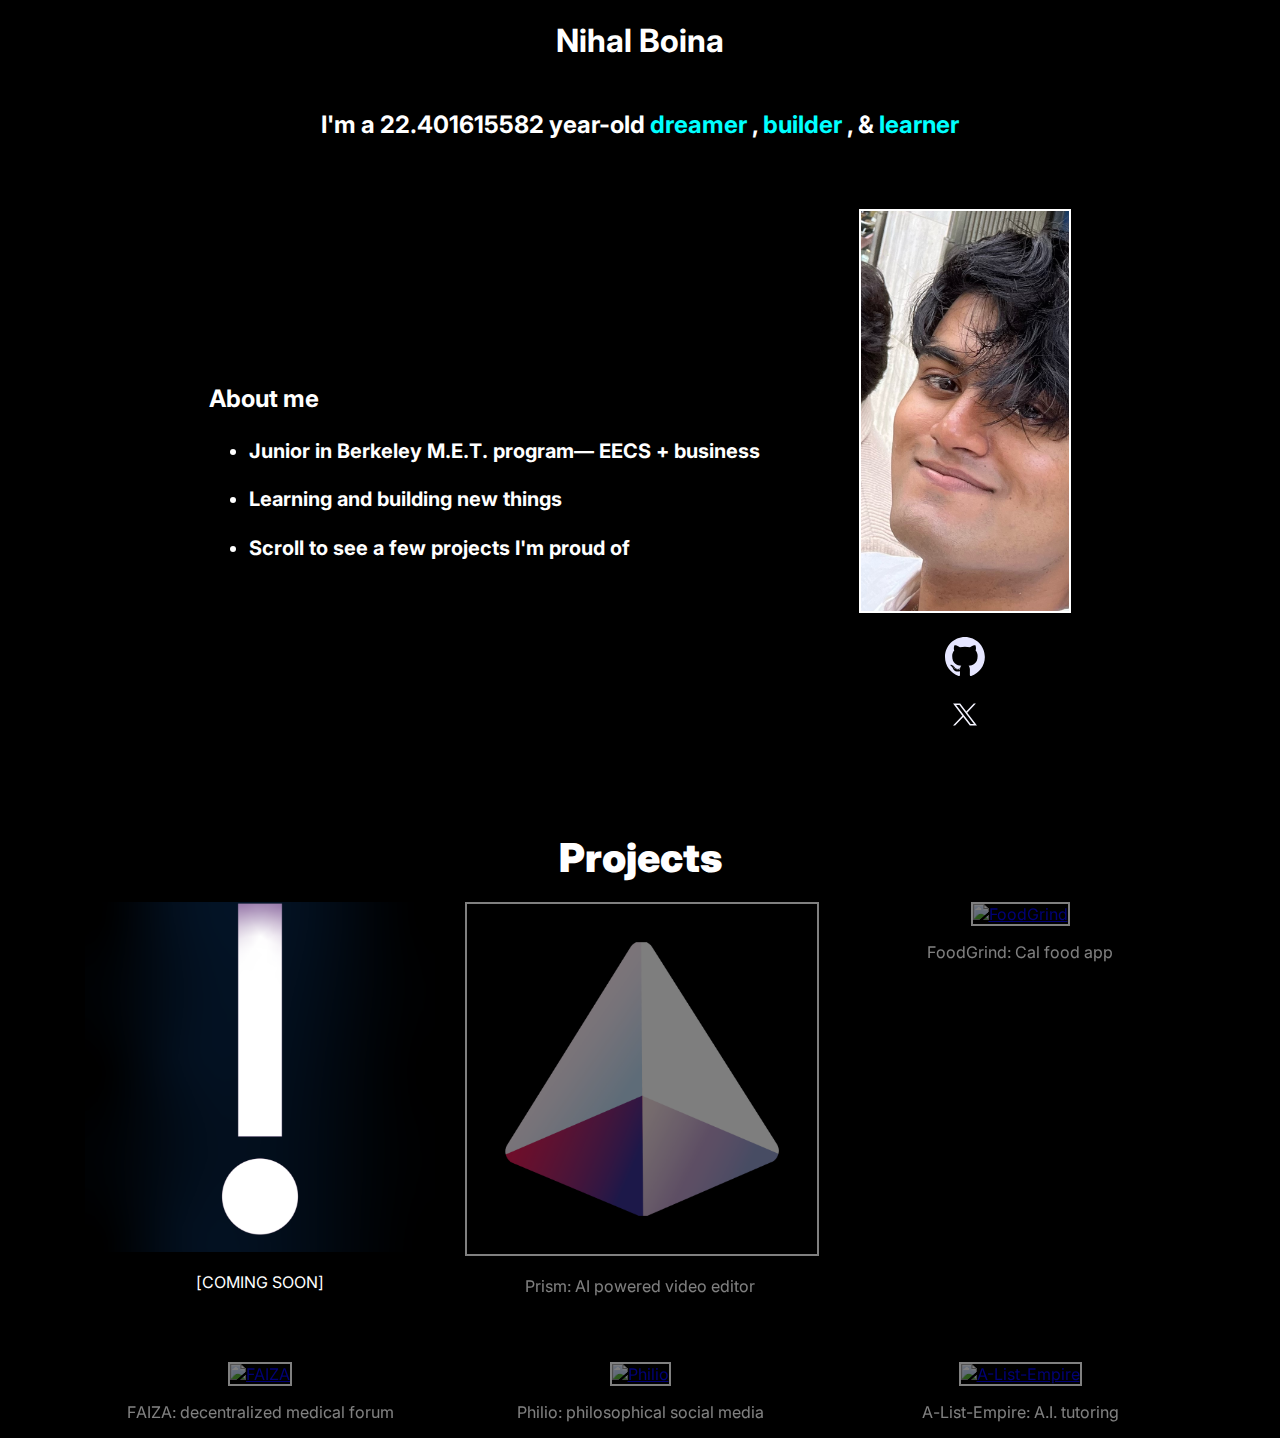
==== commit 939b07cf: "thats that" ====
--- a/index.html
+++ b/index.html
@@ -9,6 +9,7 @@
   <title>Nihal's Website</title>
   <link rel="stylesheet" href="styles.css">
   <link rel="icon" type="image/x-icon" href="./favicon/favicon.ico">
+  <link href="https://fonts.googleapis.com/css2?family=Inter:wght@400;500;600;700&display=swap" rel="stylesheet">
   <script type="text/javascript">
     function display_c() {
       var refresh = 100; // Refresh rate in milli seconds
@@ -46,135 +47,201 @@
       document.getElementById('ct').innerHTML = preciseAge.toString().substring(0, 12);
       display_c();
     }
+
+    function wrapCharacters(element) {
+      const text = element.textContent;
+      element.textContent = '';
+
+      // Split by words while preserving spaces
+      const words = text.split(/(\s+)/);
+
+      words.forEach(word => {
+        if (/^\s+$/.test(word)) {
+          // If it's just whitespace, add it directly
+          element.appendChild(document.createTextNode(word));
+        } else {
+          // For actual words, wrap each character
+          const chars = word.split('');
+          chars.forEach(char => {
+            const span = document.createElement('span');
+            span.textContent = char;
+            span.className = 'char-glitch';
+            element.appendChild(span);
+          });
+        }
+      });
+    }
+
+    function glitchCharacters(containerClass, intensity = 'active', probability = 0.1) {
+      const containers = document.querySelectorAll(containerClass);
+
+      containers.forEach(container => {
+        const chars = container.querySelectorAll('.char-glitch');
+        // Reset all characters first
+        chars.forEach(char => char.classList.remove(intensity));
+
+        // Randomly select up to 2 characters to glitch
+        const numCharsToGlitch = Math.min(2, Math.floor(Math.random() * 3)); // 0, 1, or 2 chars
+        const indices = Array.from({ length: chars.length }, (_, i) => i);
+
+        // Shuffle array and take first numCharsToGlitch elements
+        for (let i = indices.length - 1; i > 0; i--) {
+          const j = Math.floor(Math.random() * (i + 1));
+          [indices[i], indices[j]] = [indices[j], indices[i]];
+        }
+
+        // Apply glitch effect to selected characters
+        for (let i = 0; i < numCharsToGlitch; i++) {
+          const char = chars[indices[i]];
+          char.classList.add(intensity);
+          setTimeout(() => {
+            char.classList.remove(intensity);
+          }, 200 + Math.random() * 300);
+        }
+      });
+    }
+
+    function initGlitchEffects() {
+      // Wrap characters in spans
+      const nameElement = document.querySelector('.name-container');
+      wrapCharacters(nameElement);
+
+      const textElements = document.querySelectorAll('.text-container');
+      textElements.forEach(wrapCharacters);
+
+      // Start glitch loops with adjusted frequencies
+      setInterval(() => {
+        glitchCharacters('.name-container', 'intense', 0.3); // Keep name/title frequency the same
+      }, 400);
+
+      setInterval(() => {
+        glitchCharacters('.text-container', 'active', 0.01); // Keep low probability
+      }, 4000); // Increased from 400 to 4000 (10x slower)
+    }
+
+    window.onload = function () {
+      display_ct();
+      initGlitchEffects();
+    }
   </script>
 </head>
 
 <body class="bg-dyn" style="text-align:center">
-  <h1 style="color:white; font-size: 200%; font-weight:bolder;">
-    Nihal Boina
+  <h1>
+    <span class="name-container">Nihal Boina</span>
   </h1>
-  <h2 style="color:white;padding-top: 30px;">
-    I'm a
-
-    <body onload=display_ct();>
+
+  <div style="display: flex; justify-content: center; align-items: center; margin-top: 30px;">
+    <h2 style="color:#FFFF;">
+      <span>I'm a </span>
       <span id='ct'></span>
-    </body>
-    year-old
-    <a class="hover-highlight-animation-1" href="./dreams.html">dreamer</a>,
-    <a class="hover-highlight-animation-2" href="#Projects">builder</a>, &
-    <a class="hover-highlight-animation-3" href="./learnings.html">learner</a>
-  </h2>
-
-
+      <span> year-old </span>
+      <a href="./dreams.html" style="color: cyan; text-decoration: none;">dreamer</a>
+      <span>, </span>
+      <a href="#Projects" style="color: cyan; text-decoration: none;">builder</a>
+      <span>, & </span>
+      <a href="./learnings.html" style="color: cyan; text-decoration: none;">learner</a>
+    </h2>
+  </div>
 
   <div style="
-        margin-top: 100px;
-        margin-bottom: 100px;
-        display: flex; 
-        flex-direction: row;
-        color:white;
-      ">
-
-    <div style="padding-right: 20px;">
-      <div style="flex-direction: column;">
-        <div style="flex: 1;">
-          <a href="https://www.linkedin.com/in/nihalboina/">
-            <img src="./images/icons/new_link.svg" alt="My Happy SVG" class="hover-highlight-animation-img"
-              style="width: 40px; margin-top: 20px;" />
-          </a>
-        </div>
-        <div style="flex: 1;">
-          <a href="https://github.com/nihalboina">
-            <img src="./images/icons/github.svg" alt="My Happy SVG" class="hover-highlight-animation-img"
-              style="width: 40px; margin-top: 20px;" />
-          </a>
-
-        </div>
-        <div style="flex: 1;">
-          <a href="https://github.com/nihalboina">
-            <img src="./images/icons/X.svg" alt="My Happy SVG" class="hover-highlight-animation-img"
-              style="width: 40px; margin-top: 20px;" />
-          </a>
-        </div>
-      </div>
+    margin-top: 50px;
+    margin-bottom: 50px;
+    display: flex; 
+    justify-content: center;
+    align-items: center;
+    gap: 50px;
+    color:#0099ff;
+  ">
+    <div style="flex: 1; max-width: 600px; text-align: left;">
+      <p class="text-container" style="font-size: 24px; font-weight: bolder;">About me</p>
+      <ul class="about-me-list" style="font-size: 20px; font-weight: bold; list-style-type: disc; line-height: 1.44;">
+        <li class="text-container" style="margin-bottom: 1em;">Junior in Berkeley M.E.T. program— EECS + business</li>
+        <li class="text-container" style="margin-bottom: 1em;">Learning and building new things</li>
+        <li class="text-container">Scroll to see a few projects I'm proud of</li>
+      </ul>
     </div>
 
-    <div>
-      <img src="./images/pfps/spain.jpeg" alt="Grad pic" style="height: 500px; margin-top: 20px;">
+    <div style="text-align: center;">
+      <img src="./images/pfps/spain.jpeg" alt="Profile picture" style="height: 400px; border: 2px solid #0099ff;">
+      <div class="social-icons">
+        <a href="https://github.com/nihalboina">
+          <img src="./images/icons/github.svg" alt="GitHub" />
+        </a>
+        <a href="https://github.com/nihalboina">
+          <img src="./images/icons/X.svg" alt="X" />
+        </a>
+      </div>
     </div>
-
-
-    <div style="flex: 1; text-align: left; margin-left: 20px;">
-      <p style="font-size: 20px; font-weight: bolder;">About me</p>
-      <ul style="font-size: 20px; font-weight: bold; list-style-type: disc; line-height: 2.5;">
-        <li>Current junior in the UC Berkeley M.E.T. program studying EECS + business</li>
-        <li>Love reading, playing guitar, learning and building new things</li>
-        <li>Scroll down to see a few projects I'm proud of</li>
-      </ul>
-      <div style="display:flex; flex-direction: row;">
-
-      </div>
-
+  </div>
+
+  <div style="margin-top: 100px; color:#0099ff; text-align: center;" id="Projects">
+    <h2>
+      <span class="text-container" style="font-size: 40px; font-weight: bolder;">Projects</span>
+    </h2>
+  </div>
+  <div style="
+    margin-top: 10px;
+    display: flex;
+    flex-direction: column;
+    gap: 50px;
+    color: #0099ff;
+  ">
+    <div style="
+      display: flex;
+      flex-direction: row;
+      justify-content: center;
+      gap: 30px;
+    ">
+      <div style="flex: 1; max-width: 350px;">
+        <a href="https://welcomeplayer.com/">
+          <img src="./images/projects/SYSTEM.png" alt="Placeholder" style="width: 100%; height: 350px;">
+        </a>
+        <p class="text-container">[COMING SOON]</p>
+      </div>
+      <div class="hover-opac" style="flex: 1; max-width: 350px;">
+        <a href="https://prismclips.com/">
+          <img src="./images/projects/prism.png" alt="Prism"
+            style="width: 100%; height: 350px; border: 2px solid #0099ff;">
+        </a>
+        <p class="text-container">Prism: AI powered video editor</p>
+      </div>
+      <div class="hover-opac" style="flex: 1; max-width: 350px;">
+        <a href="https://apps.apple.com/in/app/foodgrind/id1664938134">
+          <img src="./images/projects/foodgrind.webp" alt="FoodGrind"
+            style="width: 100%; height: 350px; border: 2px solid #0099ff;">
+        </a>
+        <p class="text-container">FoodGrind: Cal food app</p>
+      </div>
     </div>
-  </div>
-  </div>
-
-  <div style="margin-top: 200px; color:white; align-items: center;" id="Projects">
-    <h style="font-size: 40px; font-weight: bolder;">Projects</h>
-  </div>
-  <div style="
-            margin-top: 10px;
-            display: flex; 
-            flex-direction: column;
-            color:white;
-          ">
+
     <div style="
-                      margin-top: 10px;
-                      display: flex; 
-                      flex-direction: row;
-                      color:white;
-                    ">
-      <div class="hover-opac" style="margin-top:20px; flex:1; padding-right: 10px;">
-        <p><a href="https://prismclips.com/"><img src="./images/projects/prism.png" alt="Grad pic"
-              style="width: 350 px; height: 350px;"></a>
-        <p>Prism: AI powered video editor</p>
-      </div>
-      <div class="hover-opac" style="margin-top:20px; flex:1; padding-right: 10px;">
-        <p><a href="https://apps.apple.com/in/app/foodgrind/id1664938134"><img src="./images/projects/foodgrind.webp"
-              alt="Grad pic" style="width: 350 px; height: 350px;"></a>
-        <p>FoodGrind: an app for Cal students to reach quality food decisions</p>
-      </div>
-      <div class="hover-opac" style="margin-top:20px; flex:1; padding-right: 10px;">
-        <p><a href="https://devpost.com/software/faiza"><img src="./images/projects/Faiza.png" alt="Grad pic"
-              style="width: 350 px; height: 350px;"></a>
-        <p>FAIZA: a website for a decentralized full-stack NFT forum for medical inquiry</p>
-      </div>
-    </div>
-
-    <div style="
-                                margin-top: 75px;
-                                display: flex; 
-                                flex-direction: row;
-                                color:white;
-                              ">
-
-      <div class="hover-opac" style="flex:1; padding-right: 10px;">
-        <p><a href="https://www.loudounnow.com/2021/11/05/two-teens-develop-app-to-improve-mental-health/"><img
-              src="./images/projects/philio.jpeg" alt="Grad pic" style="width: 350 px; height: 350px;"></a>
-        <p>Philio: an app for philosophical social media</p>
-      </div>
-      <!-- <div class="hover-opac" style="flex:1; padding-right: 10px;">
-        <p><a><img src="./images/projects/goldenhands.png" alt="Grad pic" style="width: 350 px; height: 350px;"></a>
-        <p>Goldenhands: a website for finding volunteering opportunities</p>
-      </div> -->
-      <div class="hover-opac" style="flex:1; padding-right: 10px;">
-        <p><a
-            href="https://www.myedmaster.com/wp-content/uploads/2021/06/MEM-machine-learning-video.mp4?feature=oembed&autoplay=1"><img
-              src="./images/projects/a-list-empire.webp" alt="Grad pic" style="width: 350 px; height: 350px;"></a>
-        <p>A-List-Empire: an application to teach students using A.I.</p>
-      </div>
-      <div style="flex:1">
-        <img src="./images/projects/black.png" alt="Grad pic" style="width: 350 px; height: 350px;">
+      display: flex;
+      flex-direction: row;
+      justify-content: center;
+      gap: 30px;
+    ">
+      <div class="hover-opac" style="flex: 1; max-width: 350px;">
+        <a href="https://devpost.com/software/faiza">
+          <img src="./images/projects/Faiza.png" alt="FAIZA"
+            style="width: 100%; height: 350px; border: 2px solid #0099ff;">
+        </a>
+        <p class="text-container">FAIZA: decentralized medical forum</p>
+      </div>
+      <div class="hover-opac" style="flex: 1; max-width: 350px;">
+        <a href="https://www.loudounnow.com/2021/11/05/two-teens-develop-app-to-improve-mental-health/">
+          <img src="./images/projects/philio.jpeg" alt="Philio"
+            style="width: 100%; height: 350px; border: 2px solid #0099ff;">
+        </a>
+        <p class="text-container">Philio: philosophical social media</p>
+      </div>
+      <div class="hover-opac" style="flex: 1; max-width: 350px;">
+        <a
+          href="https://www.myedmaster.com/wp-content/uploads/2021/06/MEM-machine-learning-video.mp4?feature=oembed&autoplay=1">
+          <img src="./images/projects/a-list-empire.webp" alt="A-List-Empire"
+            style="width: 100%; height: 350px; border: 2px solid #0099ff;">
+        </a>
+        <p class="text-container">A-List-Empire: A.I. tutoring</p>
       </div>
     </div>
   </div>
--- a/styles.css
+++ b/styles.css
@@ -2,51 +2,155 @@
   background-color: black;
   background-size: 400% 400%;
   height: 100vh;
-  font-family: "Inconsolata", monospace;
-}
+  font-family: "Inter", sans-serif;
+}
+
+@keyframes glitch-char {
+  0% {
+    transform: translate(0);
+    opacity: 1;
+    color: white;
+  }
+  20% {
+    transform: translate(-2px, 2px);
+    opacity: 0.8;
+    color: #00ffff;
+    text-shadow: 2px 2px #ff1744;
+  }
+  40% {
+    transform: translate(-2px, -2px);
+    opacity: 1;
+    color: #ff1744;
+    text-shadow: -2px -2px #00ffff;
+  }
+  60% {
+    transform: translate(2px, 2px);
+    opacity: 0.9;
+    color: #00ffff;
+    text-shadow: 2px -2px #ff1744;
+  }
+  80% {
+    transform: translate(2px, -2px);
+    opacity: 1;
+    color: #ff1744;
+    text-shadow: -2px 2px #00ffff;
+  }
+  100% {
+    transform: translate(0);
+    opacity: 1;
+    color: white;
+    text-shadow: none;
+  }
+}
+
+@keyframes glitch-char-intense {
+  0% {
+    transform: translate(0);
+    opacity: 1;
+    color: #00ffff;
+    text-shadow: -3px 0 #ff1744, 3px 3px #00ffff;
+  }
+  25% {
+    transform: translate(-4px, 2px);
+    opacity: 0.7;
+    color: #ff1744;
+    text-shadow: 3px -3px #00ffff, -3px 3px #ff1744;
+  }
+  50% {
+    transform: translate(3px, -3px);
+    opacity: 0.9;
+    color: #00ffff;
+    text-shadow: 3px 0 #ff1744, -3px -3px #00ffff;
+  }
+  75% {
+    transform: translate(-3px, -3px);
+    opacity: 0.8;
+    color: #ff1744;
+    text-shadow: -3px 3px #00ffff, 3px 0 #ff1744;
+  }
+  100% {
+    transform: translate(0);
+    opacity: 1;
+    color: #00ffff;
+    text-shadow: -3px 0 #ff1744, 3px 3px #00ffff;
+  }
+}
+
+.char-glitch {
+  display: inline-block;
+  color: white;
+}
+
+.char-glitch.active {
+  animation: glitch-char 300ms infinite;
+}
+
+.char-glitch.intense {
+  animation: glitch-char-intense 200ms infinite;
+}
+
+.text-container {
+  color: white;
+}
+
+.name-glitch {
+  animation: glitch-intense 200ms infinite;
+  color: white;
+  font-size: 300%;
+  font-weight: bolder;
+  text-transform: uppercase;
+  letter-spacing: 0.1em;
+}
+
+.age-glitch {
+  animation: glitch-intense 300ms infinite;
+  color: white;
+  font-weight: bold;
+}
+
 .header {
   margin-top: 0px;
   color: white;
 }
 
 .hover-highlight-animation-1 {
-  color: lightcoral;
+  color: white;
   text-decoration: none;
   transition: background-color 0.15s, color 0.15s;
 }
 
 .hover-highlight-animation-1:hover {
-  background-color: lightcoral;
-  color: white;
+  background-color: white;
+  color: black;
   text-decoration: none;
   border-width: 0px;
   border-radius: 2px;
 }
 
 .hover-highlight-animation-2 {
-  color: lightgreen;
+  color: white;
   text-decoration: none;
   transition: background-color 0.15s, color 0.15s;
 }
 
 .hover-highlight-animation-2:hover {
-  color: white;
-  text-decoration: none;
-  background-color: lightgreen;
+  color: black;
+  text-decoration: none;
+  background-color: white;
   border-width: 0px;
   border-radius: 2px;
 }
 
 .hover-highlight-animation-3 {
-  color: lightblue;
+  color: white;
   text-decoration: none;
   transition: background-color 0.15s, color 0.15s;
 }
 
 .hover-highlight-animation-3:hover {
-  color: white;
-  text-decoration: none;
-  background-color: lightblue;
+  color: black;
+  text-decoration: none;
+  background-color: white;
   border-width: 0px;
   border-radius: 2px;
 }
@@ -89,7 +193,7 @@
 }
 
 .web-link {
-  color: lightblue;
+  color: white;
   text-decoration: none;
   transition: background-color 0.15s, color 0.15s;
 }
@@ -97,7 +201,7 @@
 .web-link:hover {
   color: black;
   text-decoration: none;
-  background-color: lightblue;
+  background-color: white;
 }
 
 * .hover-underline-animation {
@@ -174,3 +278,32 @@
 #toggle2:checked + #clickableText + #hiddenText {
   display: block;
 }
+
+.social-icons {
+  display: flex;
+  flex-direction: column;
+  gap: 20px;
+  margin-top: 20px;
+  align-items: center;
+}
+
+.social-icons img {
+  width: 40px;
+  filter: invert(1) sepia(1) saturate(5) hue-rotate(180deg);
+  transition: all 0.3s ease;
+}
+
+.social-icons img:hover {
+  filter: invert(1) sepia(1) saturate(5) hue-rotate(180deg) brightness(1.5);
+  transform: scale(1.1);
+}
+
+/* Update the About Me section line spacing */
+.about-me-list {
+  line-height: 1.8;
+}
+
+/* Update image borders to white */
+img[style*="border"] {
+  border: 2px solid white !important;
+}
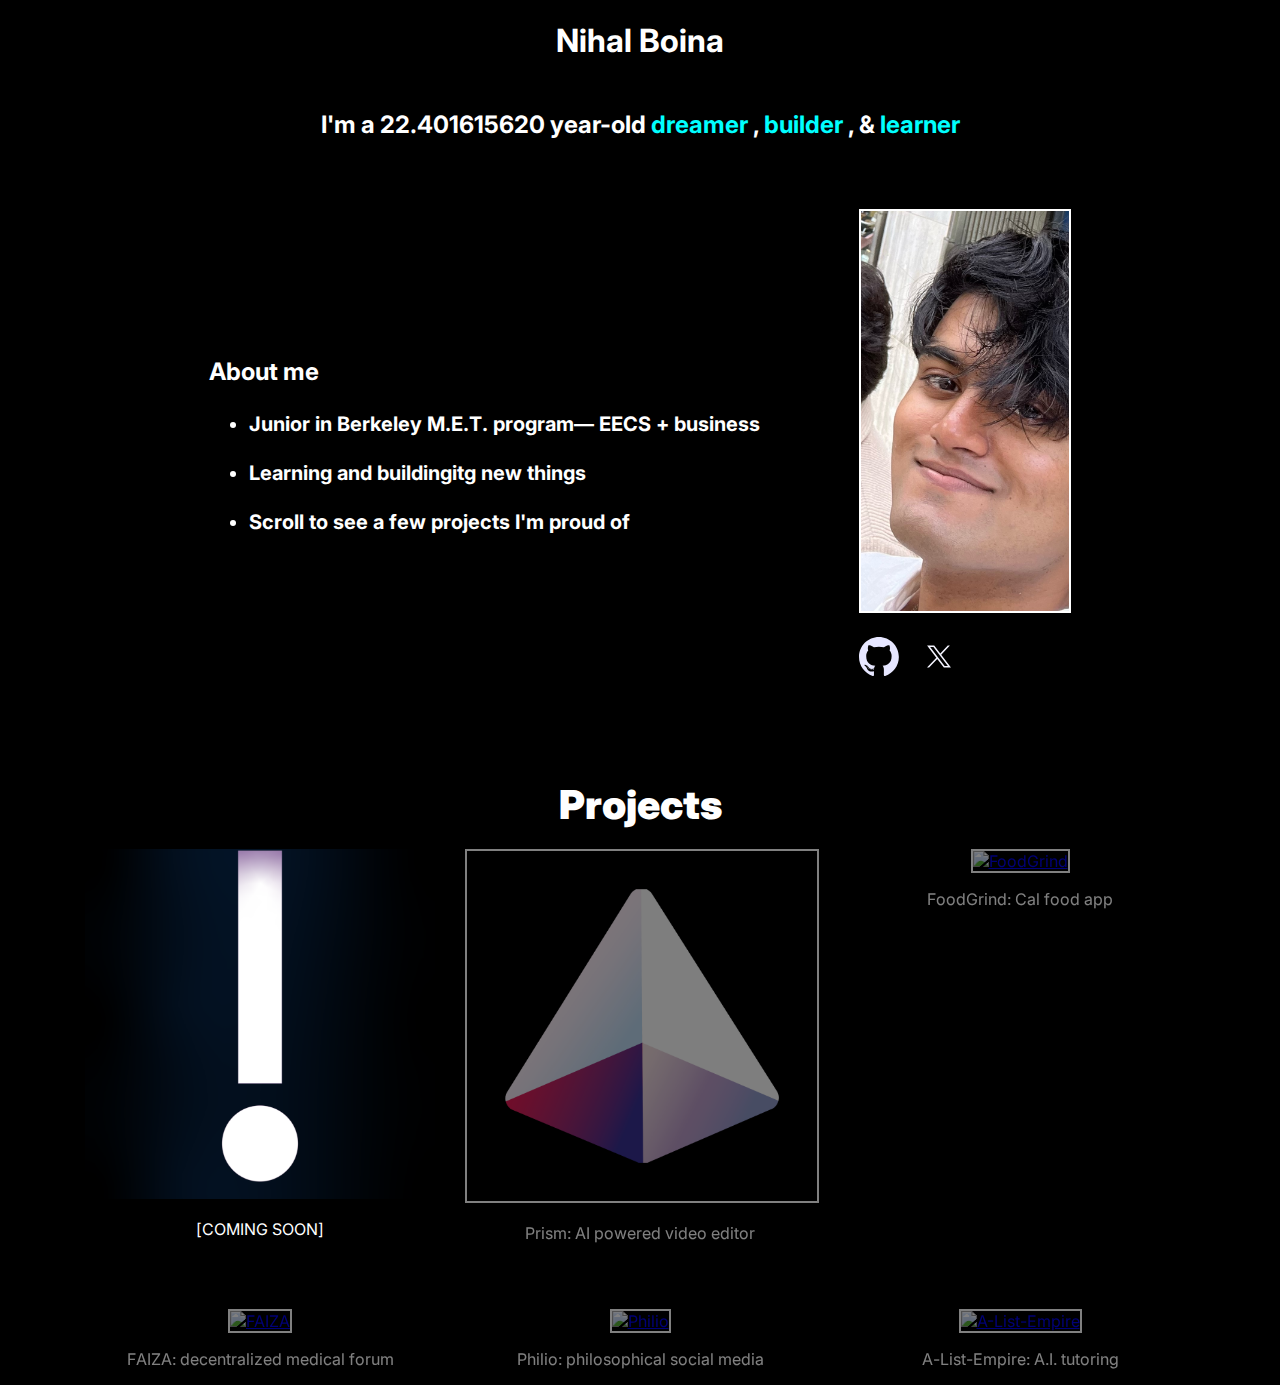
==== commit 4b712763: "done" ====
--- a/index.html
+++ b/index.html
@@ -157,18 +157,18 @@
       <p class="text-container" style="font-size: 24px; font-weight: bolder;">About me</p>
       <ul class="about-me-list" style="font-size: 20px; font-weight: bold; list-style-type: disc; line-height: 1.44;">
         <li class="text-container" style="margin-bottom: 1em;">Junior in Berkeley M.E.T. program— EECS + business</li>
-        <li class="text-container" style="margin-bottom: 1em;">Learning and building new things</li>
+        <li class="text-container" style="margin-bottom: 1em;">Learning and buildingitg new things</li>
         <li class="text-container">Scroll to see a few projects I'm proud of</li>
       </ul>
     </div>
 
     <div style="text-align: center;">
       <img src="./images/pfps/spain.jpeg" alt="Profile picture" style="height: 400px; border: 2px solid #0099ff;">
-      <div class="social-icons">
+      <div class="social-icons" style="flex-direction: row;">
         <a href="https://github.com/nihalboina">
           <img src="./images/icons/github.svg" alt="GitHub" />
         </a>
-        <a href="https://github.com/nihalboina">
+        <a href="https://x.com/nihalwrld">
           <img src="./images/icons/X.svg" alt="X" />
         </a>
       </div>
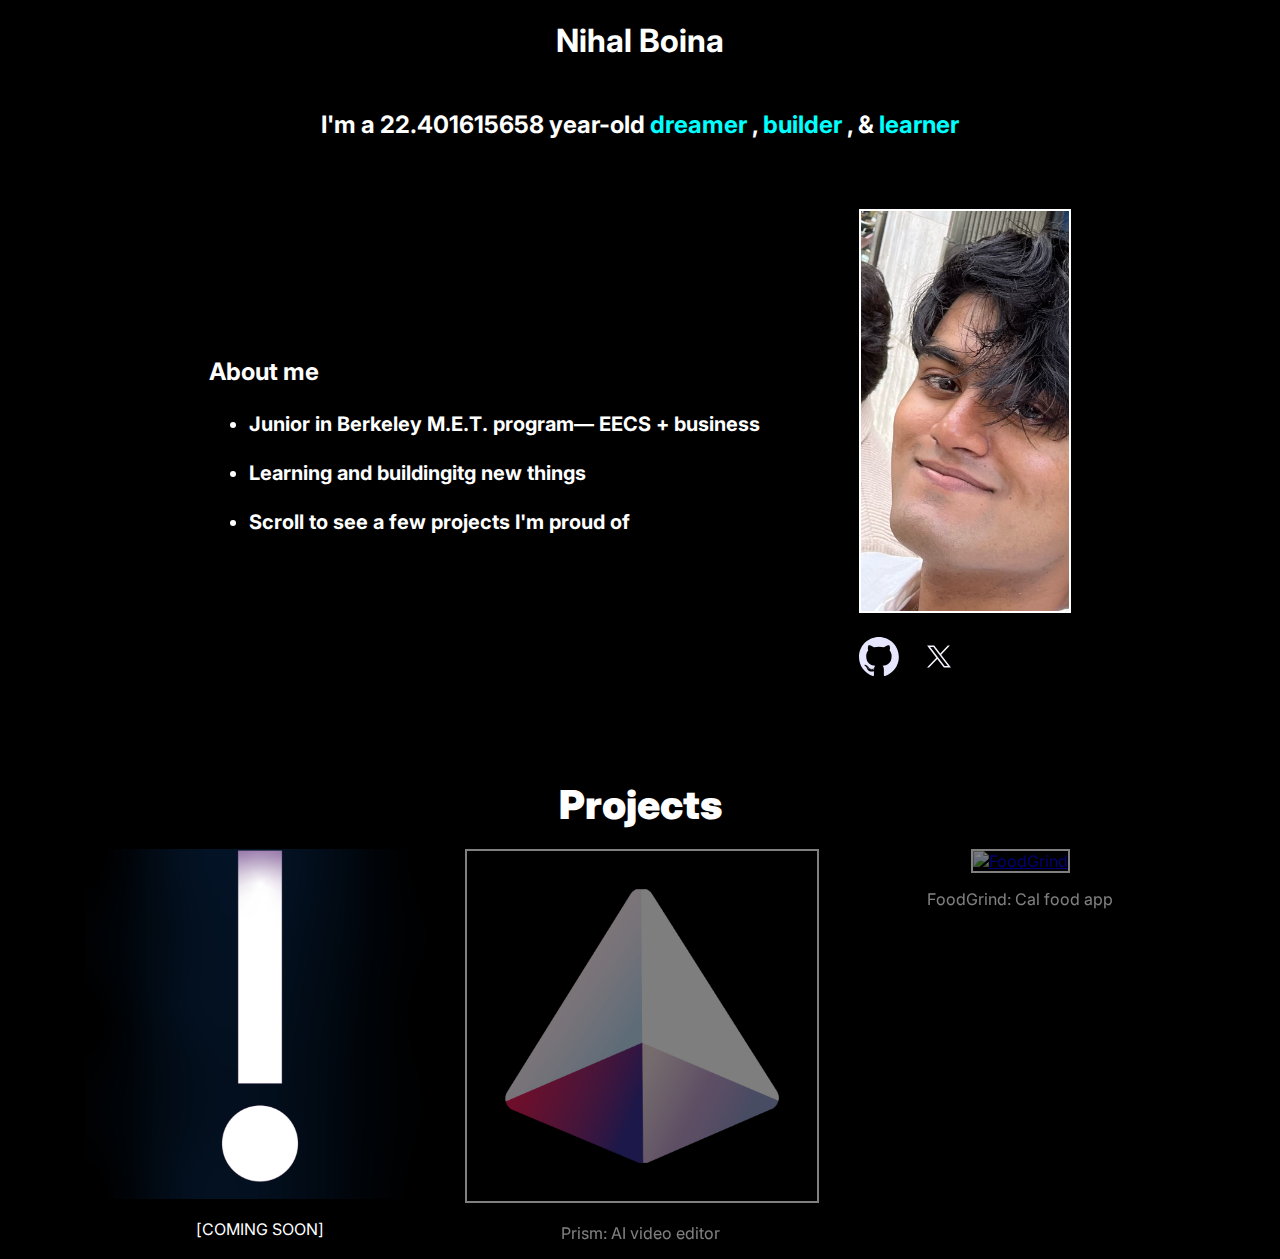
==== commit 420af38c: "i had to cut all the fake" ====
--- a/index.html
+++ b/index.html
@@ -204,7 +204,7 @@
           <img src="./images/projects/prism.png" alt="Prism"
             style="width: 100%; height: 350px; border: 2px solid #0099ff;">
         </a>
-        <p class="text-container">Prism: AI powered video editor</p>
+        <p class="text-container">Prism: AI video editor</p>
       </div>
       <div class="hover-opac" style="flex: 1; max-width: 350px;">
         <a href="https://apps.apple.com/in/app/foodgrind/id1664938134">
@@ -215,7 +215,7 @@
       </div>
     </div>
 
-    <div style="
+    <!-- <div style="
       display: flex;
       flex-direction: row;
       justify-content: center;
@@ -243,7 +243,7 @@
         </a>
         <p class="text-container">A-List-Empire: A.I. tutoring</p>
       </div>
-    </div>
+    </div> -->
   </div>
 
   <!-- <div style="margin-top: 200px; color:white;">
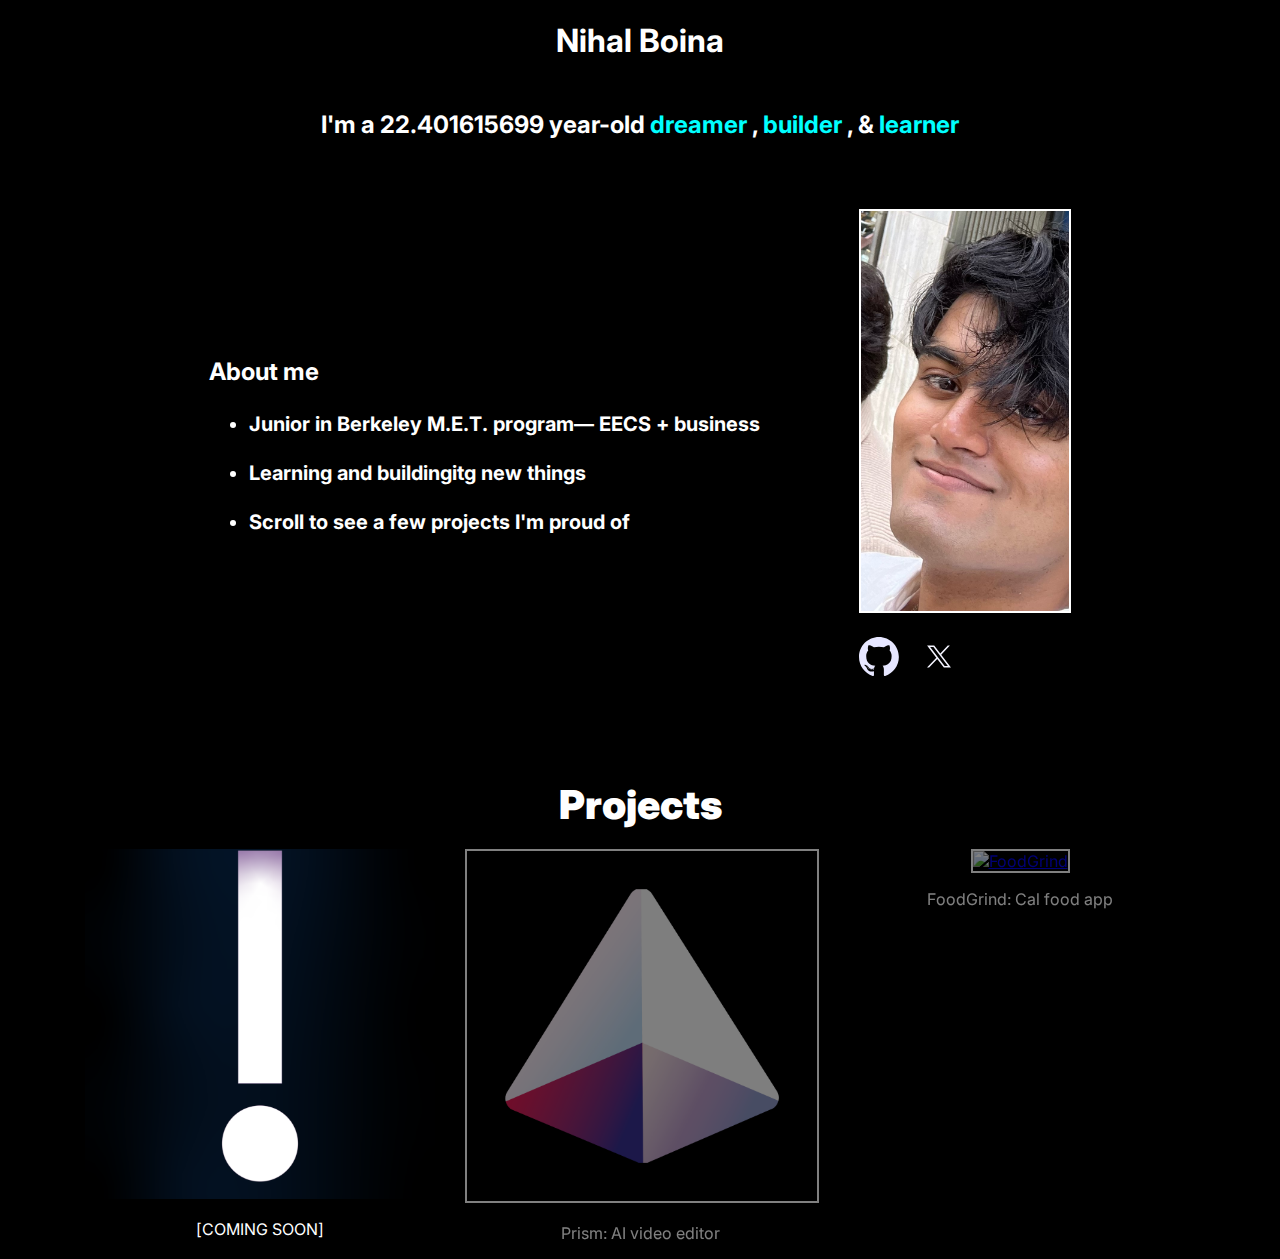
==== commit fe8cc69a: "done" ====
--- a/index.html
+++ b/index.html
@@ -6,7 +6,7 @@
 <html>
 
 <head>
-  <title>Nihal's Website</title>
+  <title>Nihal Boina</title>
   <link rel="stylesheet" href="styles.css">
   <link rel="icon" type="image/x-icon" href="./favicon/favicon.ico">
   <link href="https://fonts.googleapis.com/css2?family=Inter:wght@400;500;600;700&display=swap" rel="stylesheet">
@@ -188,28 +188,29 @@
     color: #0099ff;
   ">
     <div style="
-      display: flex;
-      flex-direction: row;
+      display: grid;
+      grid-template-columns: repeat(3, 350px);
       justify-content: center;
       gap: 30px;
     ">
-      <div style="flex: 1; max-width: 350px;">
+      <div>
         <a href="https://welcomeplayer.com/">
-          <img src="./images/projects/SYSTEM.png" alt="Placeholder" style="width: 100%; height: 350px;">
+          <img src="./images/projects/SYSTEM.png" alt="Placeholder"
+            style="width: 350px; height: 350px; object-fit: cover;">
         </a>
         <p class="text-container">[COMING SOON]</p>
       </div>
-      <div class="hover-opac" style="flex: 1; max-width: 350px;">
+      <div class="hover-opac">
         <a href="https://prismclips.com/">
           <img src="./images/projects/prism.png" alt="Prism"
-            style="width: 100%; height: 350px; border: 2px solid #0099ff;">
+            style="width: 350px; height: 350px; object-fit: cover; border: 2px solid #0099ff;">
         </a>
         <p class="text-container">Prism: AI video editor</p>
       </div>
-      <div class="hover-opac" style="flex: 1; max-width: 350px;">
+      <div class="hover-opac">
         <a href="https://apps.apple.com/in/app/foodgrind/id1664938134">
           <img src="./images/projects/foodgrind.webp" alt="FoodGrind"
-            style="width: 100%; height: 350px; border: 2px solid #0099ff;">
+            style="width: 350px; height: 350px; object-fit: cover; border: 2px solid #0099ff;">
         </a>
         <p class="text-container">FoodGrind: Cal food app</p>
       </div>
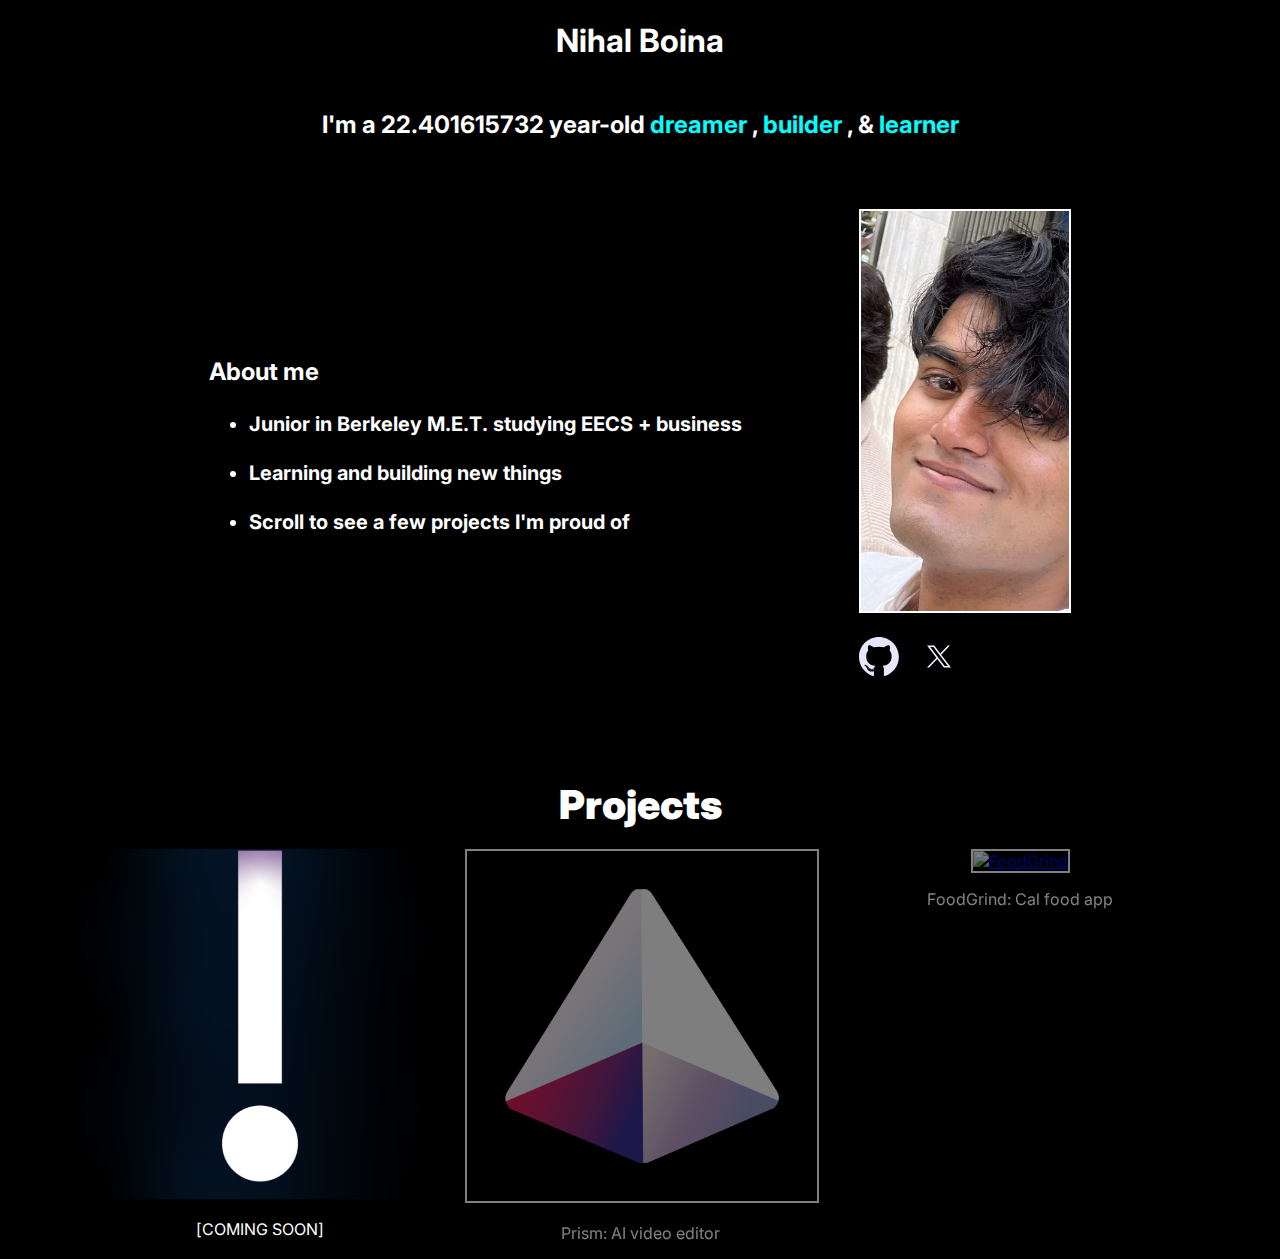
==== commit eb7dcf93: "fuck it" ====
--- a/index.html
+++ b/index.html
@@ -156,8 +156,8 @@
     <div style="flex: 1; max-width: 600px; text-align: left;">
       <p class="text-container" style="font-size: 24px; font-weight: bolder;">About me</p>
       <ul class="about-me-list" style="font-size: 20px; font-weight: bold; list-style-type: disc; line-height: 1.44;">
-        <li class="text-container" style="margin-bottom: 1em;">Junior in Berkeley M.E.T. program— EECS + business</li>
-        <li class="text-container" style="margin-bottom: 1em;">Learning and buildingitg new things</li>
+        <li class="text-container" style="margin-bottom: 1em;">Junior in Berkeley M.E.T. studying EECS + business</li>
+        <li class="text-container" style="margin-bottom: 1em;">Learning and building new things</li>
         <li class="text-container">Scroll to see a few projects I'm proud of</li>
       </ul>
     </div>
